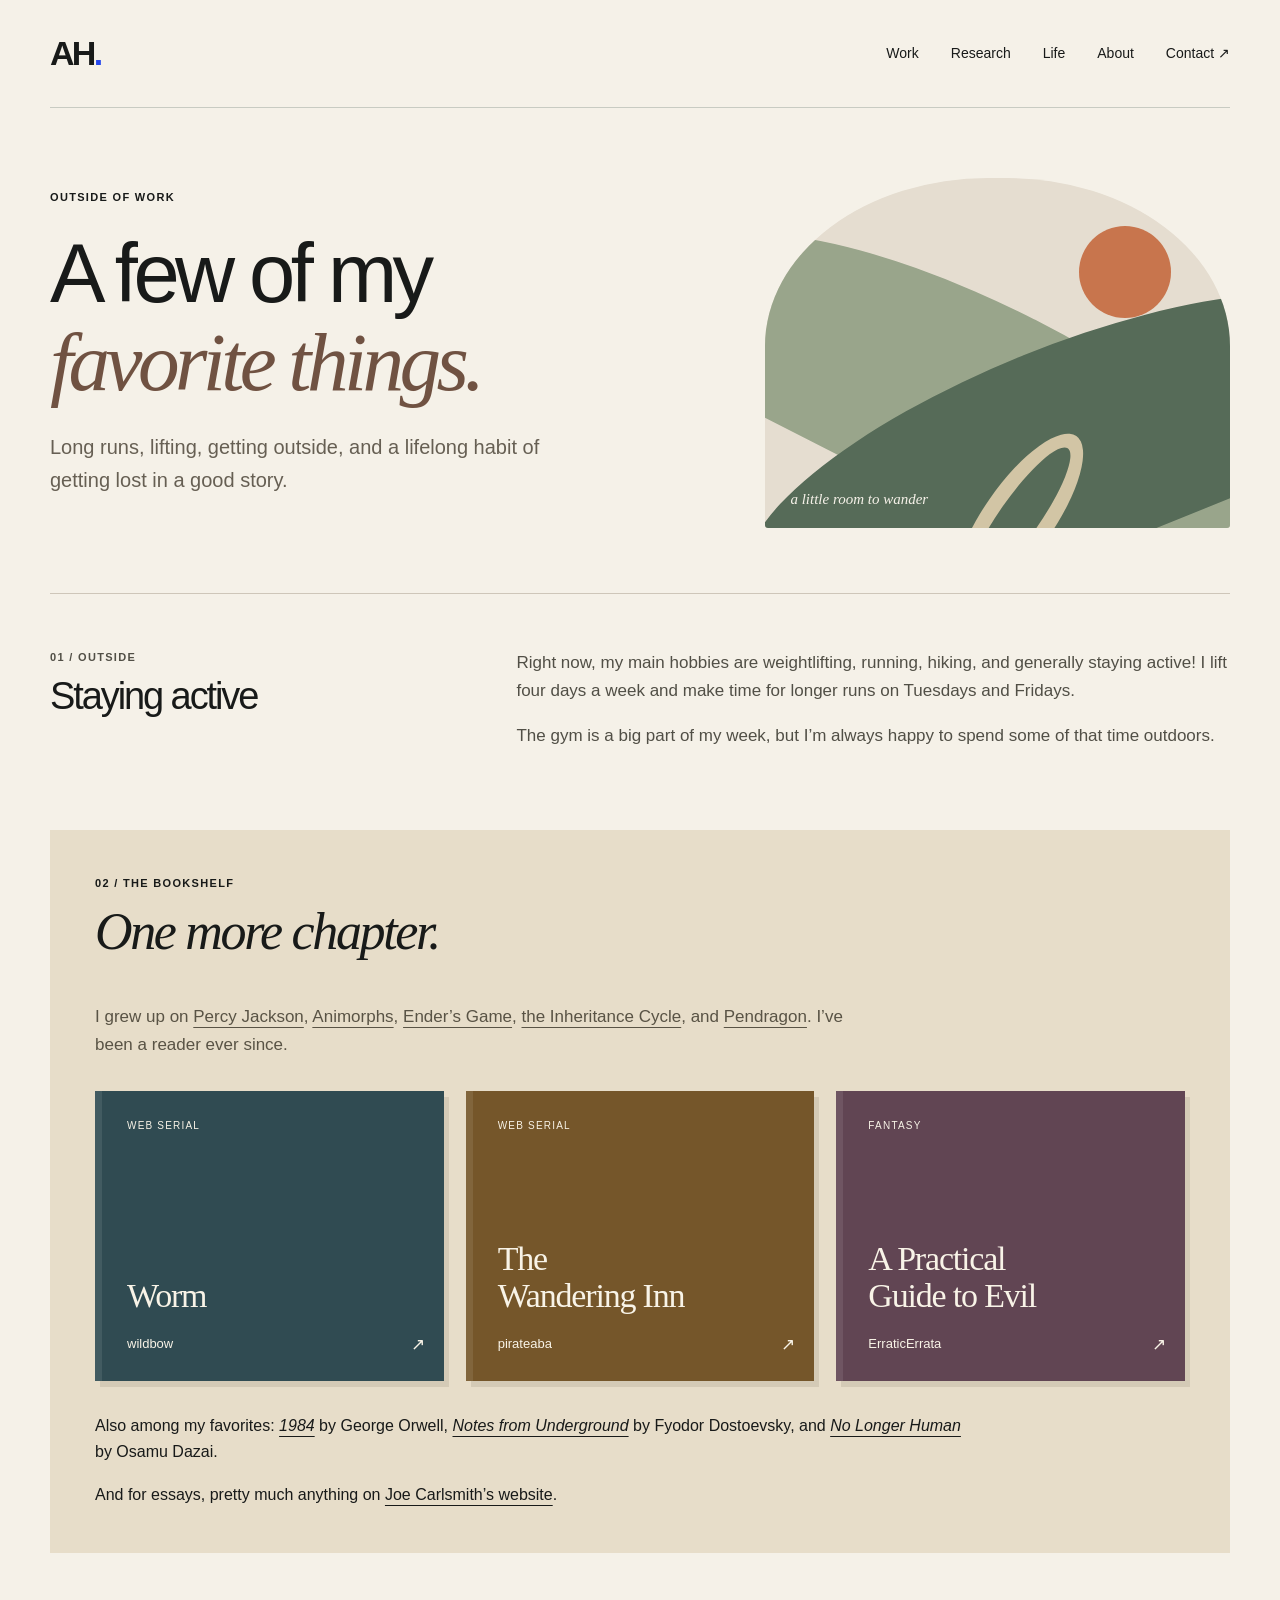
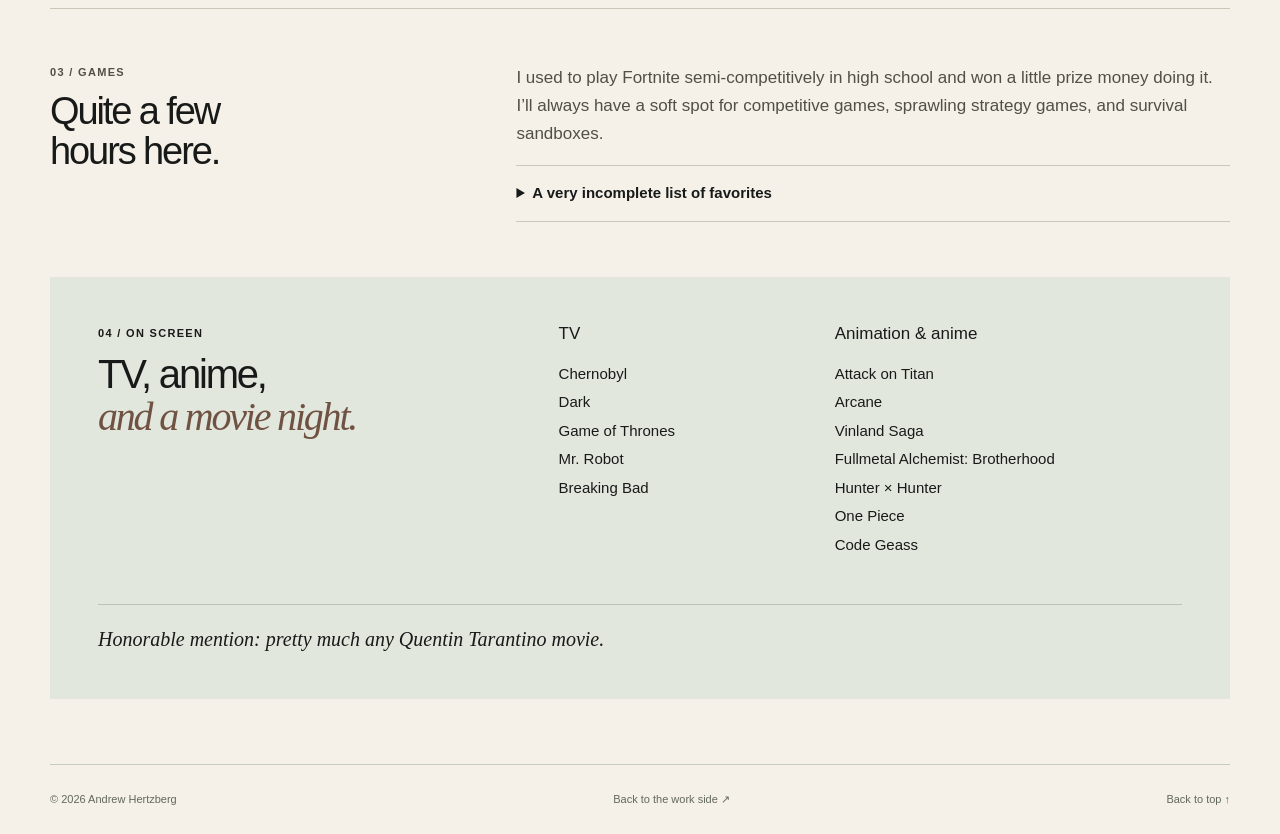
==== life.html @ bea10c71 "Publish curated portfolio with project documentation and verified assets" ====
<!doctype html>
<html lang="en">
<head><meta charset="utf-8"><meta name="viewport" content="width=device-width,initial-scale=1"><title>Outside of Work — Andrew Hertzberg</title><meta name="description" content="Books, games, long runs, and other things I enjoy outside of work."><link rel="canonical" href="https://andrewhertzbergpsu2026.github.io/life.html"><link rel="icon" href="assets/favicon.svg" type="image/svg+xml"><link rel="stylesheet" href="styles.css"><link rel="stylesheet" href="life.css"></head>
<body class="life-page">
<a class="skip" href="#main">Skip to content</a>
<header class="site-header wrap"><a class="wordmark" href="./" aria-label="Andrew Hertzberg home">AH<span class="brand-dot">.</span></a><nav aria-label="Main navigation"><a href="./#work">Work</a><a href="research.html">Research</a><a href="life.html" aria-current="page">Life</a><a href="./#about">About</a><a href="./#contact">Contact ↗</a></nav></header>
<main id="main" class="wrap">
<section class="life-intro"><div><p class="eyebrow">Outside of work</p><h1>A few of my<br><em>favorite things.</em></h1><p>Long runs, lifting, getting outside, and a lifelong habit of getting lost in a good story.</p></div><div class="landscape" aria-hidden="true"><span class="landscape-sun"></span><span class="landscape-hill hill-back"></span><span class="landscape-hill hill-front"></span><span class="landscape-path"></span><span class="landscape-note">a little room to wander</span></div></section>
<section class="life-row"><div><p class="eyebrow">01 / Outside</p><h2>Staying active</h2></div><div><p>Right now, my main hobbies are weightlifting, running, hiking, and generally staying active! I lift four days a week and make time for longer runs on Tuesdays and Fridays.</p><p>The gym is a big part of my week, but I’m always happy to spend some of that time outdoors.</p></div></section>
<section class="reading-room"><div class="reading-heading"><p class="eyebrow">02 / The bookshelf</p><h2>One more chapter.</h2><p>I grew up on <a href="https://en.wikipedia.org/wiki/Percy_Jackson_%26_the_Olympians">Percy Jackson</a>, <a href="https://en.wikipedia.org/wiki/Animorphs">Animorphs</a>, <a href="https://en.wikipedia.org/wiki/Ender%27s_Game">Ender’s Game</a>, <a href="https://en.wikipedia.org/wiki/The_Inheritance_Cycle">the Inheritance Cycle</a>, and <a href="https://en.wikipedia.org/wiki/Pendragon:_Journal_of_an_Adventure_through_Time">Pendragon</a>. I’ve been a reader ever since.</p></div>
<div class="book-shelf">
<a class="book-card book-ink" href="https://parahumans.wordpress.com/"><span class="book-category">Web serial</span><h3>Worm</h3><span>wildbow</span><span class="book-arrow" aria-hidden="true">↗</span></a>
<a class="book-card book-gold" href="https://wanderinginn.com/"><span class="book-category">Web serial</span><h3>The<br>Wandering Inn</h3><span>pirateaba</span><span class="book-arrow" aria-hidden="true">↗</span></a>
<a class="book-card book-plum" href="https://practicalguidetoevil.wordpress.com/"><span class="book-category">Fantasy</span><h3>A Practical<br>Guide to Evil</h3><span>ErraticErrata</span><span class="book-arrow" aria-hidden="true">↗</span></a>
</div>
<div class="more-books"><p>Also among my favorites: <a href="https://en.wikipedia.org/wiki/Nineteen_Eighty-Four"><em>1984</em></a> by George Orwell, <a href="https://en.wikipedia.org/wiki/Notes_from_Underground"><em>Notes from Underground</em></a> by Fyodor Dostoevsky, and <a href="https://en.wikipedia.org/wiki/No_Longer_Human"><em>No Longer Human</em></a> by Osamu Dazai.</p><p>And for essays, pretty much anything on <a href="https://joecarlsmith.com/">Joe Carlsmith’s website</a>.</p></div>
</section>
<section class="life-row"><div><p class="eyebrow">03 / Games</p><h2>Quite a few<br>hours here.</h2></div><div><p>I used to play Fortnite semi-competitively in high school and won a little prize money doing it. I’ll always have a soft spot for competitive games, sprawling strategy games, and survival sandboxes.</p><details class="favorites-list"><summary>A very incomplete list of favorites</summary><p>CS:GO, Valorant, Escape from Tarkov, Civilization, Stellaris, Assassin’s Creed, Battlefield, ARK: Survival Evolved, Minecraft, Terraria, 7 Days to Die, Payday, Garry’s Mod, Trove, Mordhau, Hunt: Showdown, Cyberpunk 2077, For Honor, and Valheim.</p></details></div></section>
<section class="screen-room"><div><p class="eyebrow">04 / On screen</p><h2>TV, anime,<br><em>and a movie night.</em></h2></div><div class="watch-columns"><div><h3>TV</h3><ul><li>Chernobyl</li><li>Dark</li><li>Game of Thrones</li><li>Mr. Robot</li><li>Breaking Bad</li></ul></div><div><h3>Animation & anime</h3><ul><li>Attack on Titan</li><li>Arcane</li><li>Vinland Saga</li><li>Fullmetal Alchemist: Brotherhood</li><li>Hunter × Hunter</li><li>One Piece</li><li>Code Geass</li></ul></div></div><p class="movie-note">Honorable mention: pretty much any Quentin Tarantino movie.</p></section>
</main><footer class="wrap footer"><span>© 2026 Andrew Hertzberg</span><a href="./">Back to the work side ↗</a><a href="#main">Back to top ↑</a></footer>
</body></html>
---- styles.css ----
@font-face{font-family:Fallback;src:local('Arial')}*{box-sizing:border-box}html{scroll-behavior:smooth;scroll-padding-top:36px}body{margin:0;background:#f5f4ee;color:#181a19;font-family:Arial,Helvetica,sans-serif;font-size:17px;line-height:1.65}a{color:inherit;text-decoration-thickness:1px;text-underline-offset:5px}a:hover{color:#254cf0}a:focus-visible,button:focus-visible{outline:3px solid #254cf0;outline-offset:6px}img{max-width:100%;display:block}h1,h2,h3,p{margin-top:0}h1,h2,h3{line-height:1.05;letter-spacing:-.055em}h2{font-size:clamp(34px,4vw,54px);font-weight:500}h3{font-size:29px;font-weight:500;letter-spacing:-.035em}h3 a{text-decoration:none}.wrap{width:min(1180px,calc(100% - 100px));margin-inline:auto}.skip{position:absolute;top:-100px;left:20px;padding:12px;background:#fff;z-index:10}.skip:focus{top:8px}.site-header{height:108px;display:flex;align-items:center;justify-content:space-between;border-bottom:1px solid #c8cbc2}.wordmark{font-size:34px;font-weight:800;letter-spacing:-.08em;text-decoration:none}.brand-dot{color:#2648ed}nav{display:flex;gap:32px;font-size:14px}nav a{text-decoration:none}.hero{padding-top:60px}.eyebrow{font-size:11px;line-height:1.5;letter-spacing:.12em;text-transform:uppercase;font-weight:700}.status-dot{display:inline-block;background:#254cf0;height:7px;width:7px;border-radius:100%;margin-right:10px}.hero h1{font-size:clamp(72px,10.8vw,148px);font-weight:500;line-height:.93;margin:35px 0 38px;letter-spacing:-.07em}.hero-bottom{display:flex;justify-content:space-between;gap:40px;padding-bottom:40px}.hero-intro{font-size:clamp(23px,2.3vw,31px);line-height:1.35;letter-spacing:-.03em}.hero-note{font-size:14px;max-width:355px;padding-top:4px}.hero-note p{color:#565b53;margin-bottom:18px}.text-link{display:inline-flex;align-items:center;gap:16px;font-size:14px;font-weight:600;text-decoration:none}.text-link span{font-size:21px;line-height:1}.availability{border-top:1px solid #c8cbc2;border-bottom:1px solid #c8cbc2;display:flex;justify-content:space-between;gap:20px;padding:16px 0;font-size:12px;color:#424a3e}.availability span:first-child{font-weight:600}.work-section{padding-top:85px;padding-bottom:90px}.section-heading{display:flex;justify-content:space-between;align-items:start;gap:30px;margin-bottom:36px}.section-heading h2{margin:0;width:66%}.featured-project{display:grid;grid-template-columns:1.45fr 1fr;min-height:420px;background:#e7e9df}.feature-image{position:relative;overflow:hidden;display:flex;background:#000;align-items:center}.feature-image img{width:100%;height:100%;object-fit:cover;aspect-ratio:4/3}.image-label{position:absolute;bottom:19px;left:22px;background:#20221dd9;color:white;font-size:9px;letter-spacing:.12em;padding:7px 11px}.feature-copy{padding:48px 42px;display:flex;flex-direction:column;justify-content:center}.feature-copy h3{font-size:43px;margin:20px 0}.feature-copy>p:not(.eyebrow){font-size:15px;color:#474c43}.feature-copy .text-link{margin-top:14px}.project-grid{display:grid;grid-template-columns:repeat(3,1fr);gap:30px;margin-top:50px}.project-card{display:flex;flex-direction:column}.project-card>p:not(.eyebrow){font-size:15px;color:#53574f;margin-bottom:24px}.project-card .eyebrow{margin:23px 0 15px}.project-card h3{margin-bottom:17px}.project-card>.text-link{margin-top:auto}.card-art{height:195px;overflow:hidden;display:flex;align-items:center;justify-content:center}.memory-art{background:#e3e6f0;padding:27px;gap:4px;flex-wrap:wrap;align-content:center;transform:none}.memory-art span{border:1px solid #7181b9;color:#25386c;padding:13px 0;text-align:center;font:12px monospace;width:calc(25% - 4px);background:#f2f4fa}.memory-art span:nth-child(3){width:calc(50% - 4px)}.memory-art span:nth-child(4){width:calc(50% - 4px)}.memory-art span:last-child{width:calc(50% - 4px);background:#304deb;color:#fff}.research-art{background:#dddfd5;gap:20px;color:#363e31;font:12px monospace}.research-art>span:not(.latent){border:1px solid #858b7e;border-radius:30px;padding:6px 13px}.research-art .latent{font:italic 42px Georgia,serif;color:#254cf0}.research-art sub{font-size:20px}.texture-art img{width:100%;height:100%;object-fit:cover}.collection-link{display:flex;justify-content:space-between;gap:20px;border-top:1px solid #c8cbc2;margin-top:50px;padding-top:24px;font-size:14px;text-decoration:none}.about-section{background:#e9ebe2;padding:85px 0}.about-grid{display:grid;grid-template-columns:1fr 1fr;gap:80px}.about-grid h2{font-size:44px;line-height:1.1;margin-top:30px}.about-copy>p{font-size:17px;color:#3e453a}.timeline{margin-top:38px}.timeline>div{border-top:1px solid #bdc3b6;padding:20px 0 5px}.timeline span{font-size:11px;letter-spacing:.04em;display:block;color:#58624f;margin-bottom:5px}.timeline strong{font-size:15px;display:block}.timeline p{font-size:13px;color:#59614f}.contact-section{padding:100px 0 95px}.contact-section h2{font-size:clamp(44px,6vw,78px);margin:24px 0}.contact-section>p:not(.eyebrow){max-width:600px;color:#53584e}.contact-email{font-size:clamp(24px,3.6vw,44px);text-decoration:none;letter-spacing:-.03em}.contact-email span{color:#254cf0}.contact-links{display:flex;align-items:center;gap:16px;flex-wrap:wrap;margin-top:35px}.button{display:inline-flex;align-items:center;gap:25px;background:#254cf0;color:white;font-size:13px;padding:12px 19px;text-decoration:none}.button:hover{background:#1737ba;color:#fff}.button.secondary{background:transparent;color:#252b20;border:1px solid #99a18f}.button.secondary:hover{color:#254cf0;border-color:#254cf0}.footer{border-top:1px solid #c8cbc2;display:flex;justify-content:space-between;gap:25px;padding-block:25px;font-size:11px;color:#62685c}.footer a{text-decoration:none}.page-intro{padding:65px 0 50px;max-width:900px}.page-intro h1{font-size:clamp(55px,7vw,88px);font-weight:500;margin:25px 0}.page-intro>p:last-child{font-size:21px;color:#4d5645;max-width:760px}.case-study{padding:60px 0;border-top:1px solid #c8cbc2;display:grid;grid-template-columns:1fr 2fr;gap:60px}.case-study h2{font-size:38px}.case-study p,.case-study li{font-size:16px;color:#41483b}.case-study .case-main>img{margin:30px 0;max-height:540px;width:100%;object-fit:contain;background:#151714}.case-study h3{font-size:23px;letter-spacing:-.025em;margin:30px 0 12px}.case-study ul{padding-left:20px}.case-meta{font-size:12px;color:#606953}.case-links{display:flex;gap:25px;flex-wrap:wrap;margin-top:22px}.case-caption{font-size:12px!important;color:#707667!important}.article{max-width:780px;padding-bottom:80px}.article h2{font-size:30px;margin-top:40px}.article p,.article li{font-size:17px}.article .evidence-note{border-top:1px solid #c8cbc2;border-bottom:1px solid #c8cbc2;padding:20px 0;font-size:14px;color:#586150}.case-nav{display:flex;flex-wrap:wrap;gap:12px 26px;font-size:14px;padding-bottom:35px}.simple-diagram{display:flex;gap:12px;align-items:center;flex-wrap:wrap;padding:28px 0}.simple-diagram span{font-size:14px;border:1px solid #9ea895;padding:9px 15px}.simple-diagram b{color:#254cf0;font-weight:400}@media(min-width:1500px){.hero h1{font-size:156px}}@media(max-width:900px){.wrap{width:calc(100% - 56px)}.featured-project{grid-template-columns:1.2fr 1fr}.feature-copy{padding:28px}.feature-copy h3{font-size:35px}.project-grid{gap:20px}.project-card h3{font-size:24px}.about-grid{gap:38px}.about-grid h2{font-size:36px}.research-art{gap:8px}.case-study{gap:30px}}@media(max-width:650px){.wrap{width:calc(100% - 40px)}.site-header{height:82px}nav{gap:17px;font-size:12px}.wordmark{font-size:30px}.hero{padding-top:37px}.hero h1{font-size:clamp(60px,15vw,94px);margin:28px 0}.hero .eyebrow{font-size:9px}.hero-bottom{display:block;padding-bottom:20px}.hero-intro{font-size:23px}.hero-note{max-width:100%;display:flex;gap:15px;justify-content:space-between}.hero-note p{font-size:12px}.hero-note .text-link{font-size:12px;gap:8px;align-self:start}.availability{flex-direction:column;gap:4px;font-size:11px}.work-section{padding:55px 0}.section-heading{display:block}.section-heading h2{width:100%;font-size:34px;margin-top:20px}.featured-project{display:flex;flex-direction:column;min-height:0}.feature-image img{height:auto;aspect-ratio:4/3}.feature-copy{padding:30px}.feature-copy h3{font-size:36px;margin:10px 0 18px}.project-grid{grid-template-columns:1fr;gap:38px;margin-top:38px}.card-art{height:215px}.project-card h3{font-size:29px}.project-card .eyebrow{margin-top:18px}.memory-art{padding-inline:45px}.research-art{gap:40px}.texture-art img{object-position:center}.collection-link{font-size:13px;margin-top:35px}.about-section{padding:55px 0}.about-grid{grid-template-columns:1fr;gap:20px}.about-grid h2{margin-top:18px}.contact-section{padding:60px 0}.contact-section h2{font-size:48px}.contact-section>p:not(.eyebrow){font-size:15px}.footer{flex-direction:column;gap:6px}.case-study{grid-template-columns:1fr;gap:15px;padding:40px 0}.case-study h2{margin-bottom:12px}.case-study h3{font-size:25px}.page-intro{padding:40px 0 25px}.page-intro>p:last-child{font-size:18px}.article h2{font-size:29px}.contact-links{gap:14px}.button{font-size:12px;padding:10px 14px;gap:14px}}@media(prefers-reduced-motion:reduce){html{scroll-behavior:auto}}@media print{body{background:#fff}.site-header,.footer,.contact-links,.skip{display:none}.wrap{width:100%}.hero h1{font-size:70px}.featured-project,.project-card,.case-study{break-inside:avoid}.contact-section,.work-section,.about-section{padding:25px 0}}
---- life.css ----
/* The personal page keeps the main site's typography and adds a warmer palette. */
.life-page{background:#f5f1e8}.life-intro{display:grid;grid-template-columns:1.4fr 1fr;align-items:center;gap:65px;padding:70px 0 65px}.life-intro h1{font-size:clamp(55px,6.5vw,88px);font-weight:500;margin:25px 0}.life-intro h1 em,.screen-room h2 em{font-family:Georgia,serif;font-weight:400;color:#705242}.life-intro>div>p:last-child{max-width:500px;font-size:20px;color:#665f53}.landscape{height:350px;position:relative;overflow:hidden;background:#e5ddd0;border-radius:48% 48% 3px 3px;isolation:isolate}.landscape-sun{position:absolute;width:92px;height:92px;border-radius:50%;background:#c8754d;top:48px;right:59px}.landscape-hill{position:absolute;width:145%;height:210px;border-radius:50% 50% 0 0;transform:rotate(-22deg);bottom:-30px;left:-40px}.hill-back{background:#99a58b;bottom:10px;left:-115px;transform:rotate(27deg)}.hill-front{background:#566b58}.landscape-path{position:absolute;width:70px;height:200px;bottom:-90px;left:47%;border:15px solid #d2c5a5;border-radius:50%;transform:rotate(35deg)}.landscape-note{position:absolute;bottom:20px;left:25px;color:#f5f1e8;font:italic 15px Georgia,serif}.life-row{border-top:1px solid #cec6b9;display:grid;grid-template-columns:1fr 1.8fr;gap:70px;padding:55px 0}.life-row h2{font-size:38px}.life-row>div>p{color:#514f46}.reading-room{background:#e7ddc9;padding:45px;margin:8px 0 55px}.reading-heading{max-width:770px}.reading-heading h2{font:italic 52px/1.1 Georgia,serif;letter-spacing:-.045em}.reading-heading p:last-child{color:#595345}.book-shelf{display:grid;grid-template-columns:repeat(3,1fr);gap:22px;margin:32px 0}.book-card{position:relative;min-height:290px;padding:27px 25px;display:flex;flex-direction:column;color:#f8f3e7;text-decoration:none;box-shadow:5px 6px 0 #554a3420;border-left:7px solid #ffffff16;transition:transform .15s}.book-card:hover{transform:translateY(-5px);color:white}.book-card h3{font:34px/1.08 Georgia,serif;letter-spacing:-.035em;margin:auto 0 18px}.book-card>span:not(.book-category):not(.book-arrow){font-size:13px}.book-category{font-size:10px;text-transform:uppercase;letter-spacing:.12em}.book-arrow{position:absolute;right:19px;bottom:22px}.book-ink{background:#304b52}.book-gold{background:#75562a}.book-plum{background:#614553}.more-books{max-width:870px;font-size:16px}.more-books p:last-child{margin-bottom:0}.favorites-list{border-block:1px solid #cec6b9;padding:15px 0}.favorites-list summary{cursor:pointer;font-size:15px;font-weight:600}.favorites-list p{margin:18px 0 4px;font-size:16px}.screen-room{background:#e2e7de;padding:48px;margin-bottom:65px;display:grid;grid-template-columns:1fr 1.5fr;gap:25px 45px}.screen-room h2{font-size:40px}.watch-columns{display:grid;grid-template-columns:1fr 1.4fr;gap:28px}.watch-columns h3{font-size:17px;letter-spacing:0}.watch-columns ul{padding:0;list-style:none;font-size:15px;line-height:1.9}.movie-note{grid-column:1/-1;font:italic 20px Georgia,serif;border-top:1px solid #bbc4b3;margin:5px 0 0;padding-top:23px}.hero-intro{max-width:650px}.hero-note{flex-shrink:0}
@media(max-width:900px){.life-intro{gap:30px}.landscape{height:300px}.book-card{padding:20px 16px}.book-card h3{font-size:28px}.life-row{gap:35px}.screen-room{grid-template-columns:1fr}.book-shelf{gap:14px}}
@media(max-width:650px){.site-header{height:auto;min-height:82px;gap:15px;flex-wrap:wrap;padding-block:17px}.site-header nav{gap:14px;flex-wrap:wrap}.hero-note{flex-shrink:1}.life-intro{grid-template-columns:1fr;padding:40px 0}.life-intro h1{font-size:58px}.landscape{height:240px;max-width:390px;width:100%;margin-inline:auto}.life-row{grid-template-columns:1fr;gap:8px;padding:35px 0}.life-row h2{font-size:34px}.reading-room{padding:25px 20px}.reading-heading h2{font-size:40px}.book-shelf{grid-template-columns:1fr;gap:20px}.book-card{min-height:230px;padding:25px}.book-card h3{font-size:34px}.screen-room{padding:28px 22px;margin-bottom:40px}.screen-room h2{font-size:35px}.watch-columns{grid-template-columns:1fr;gap:12px}.movie-note{font-size:19px;line-height:1.5}}
@media(prefers-reduced-motion:reduce){.book-card{transition:none}.book-card:hover{transform:none}}
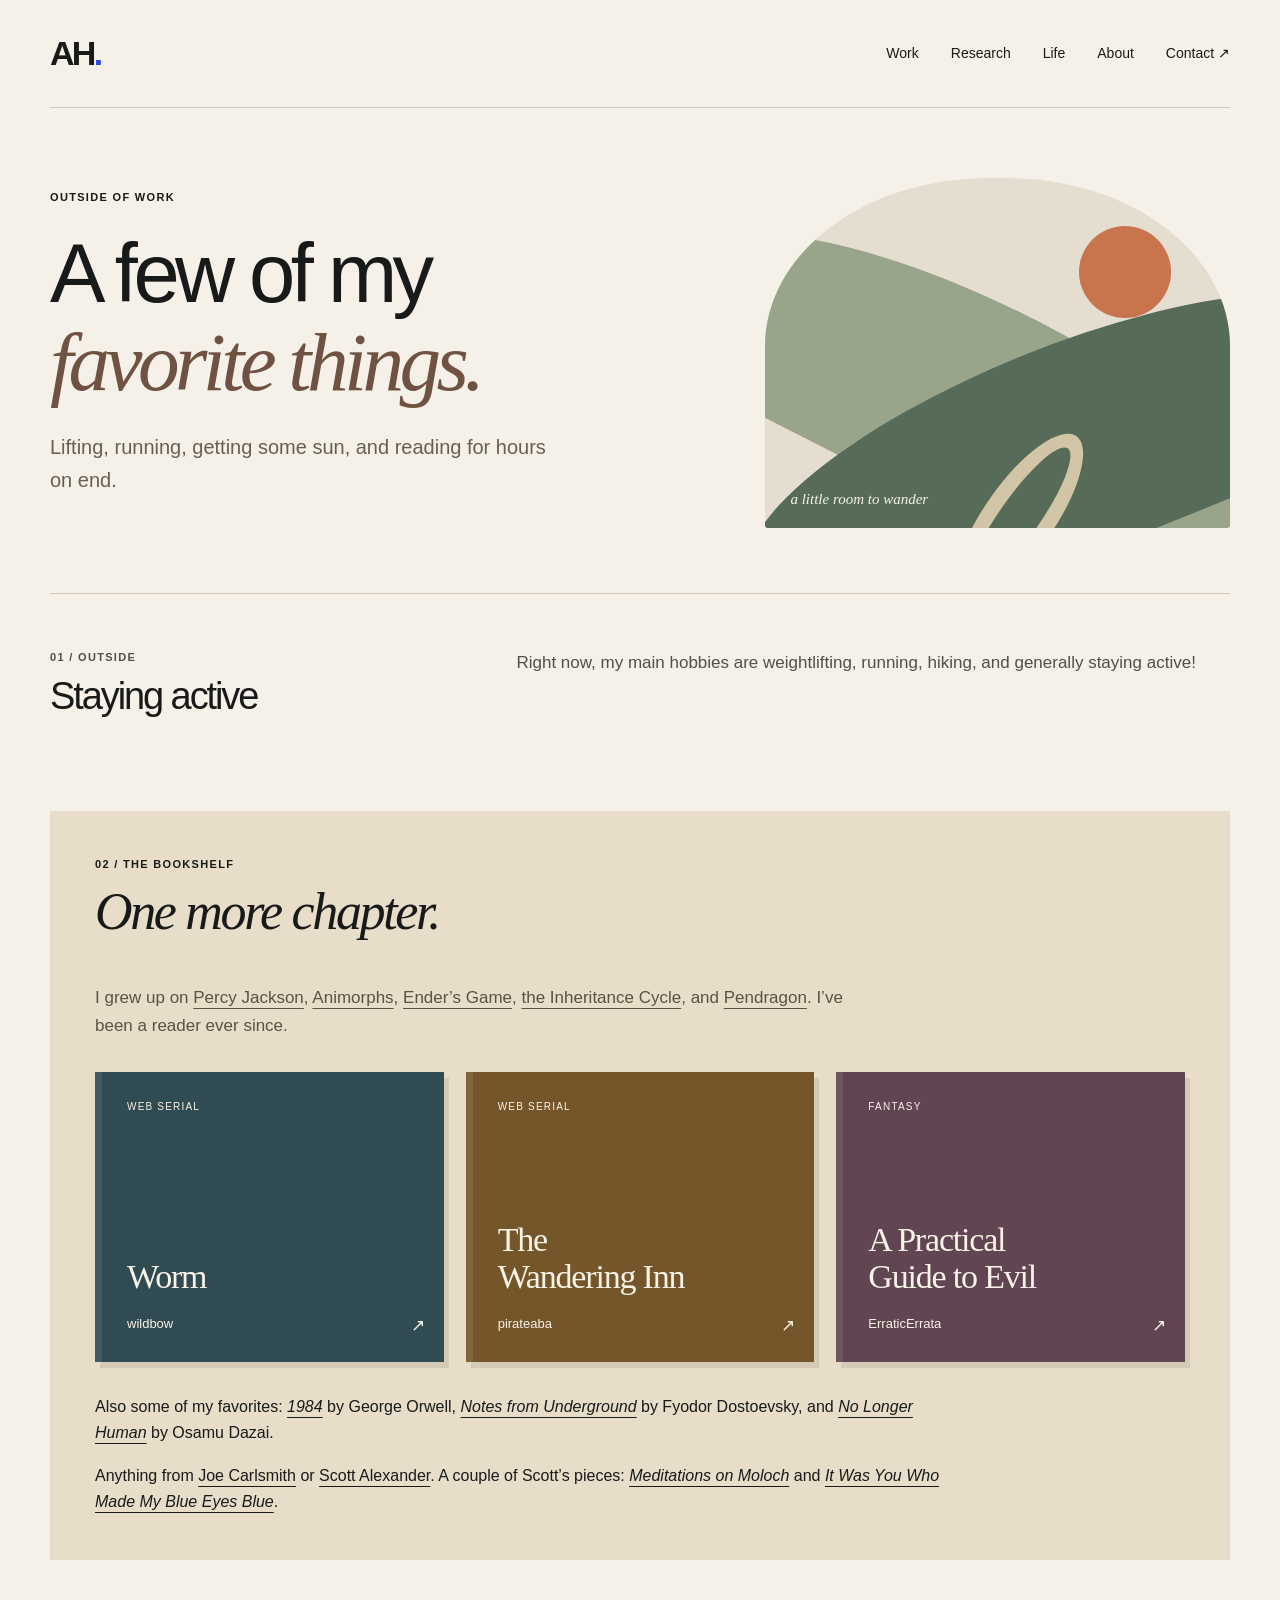
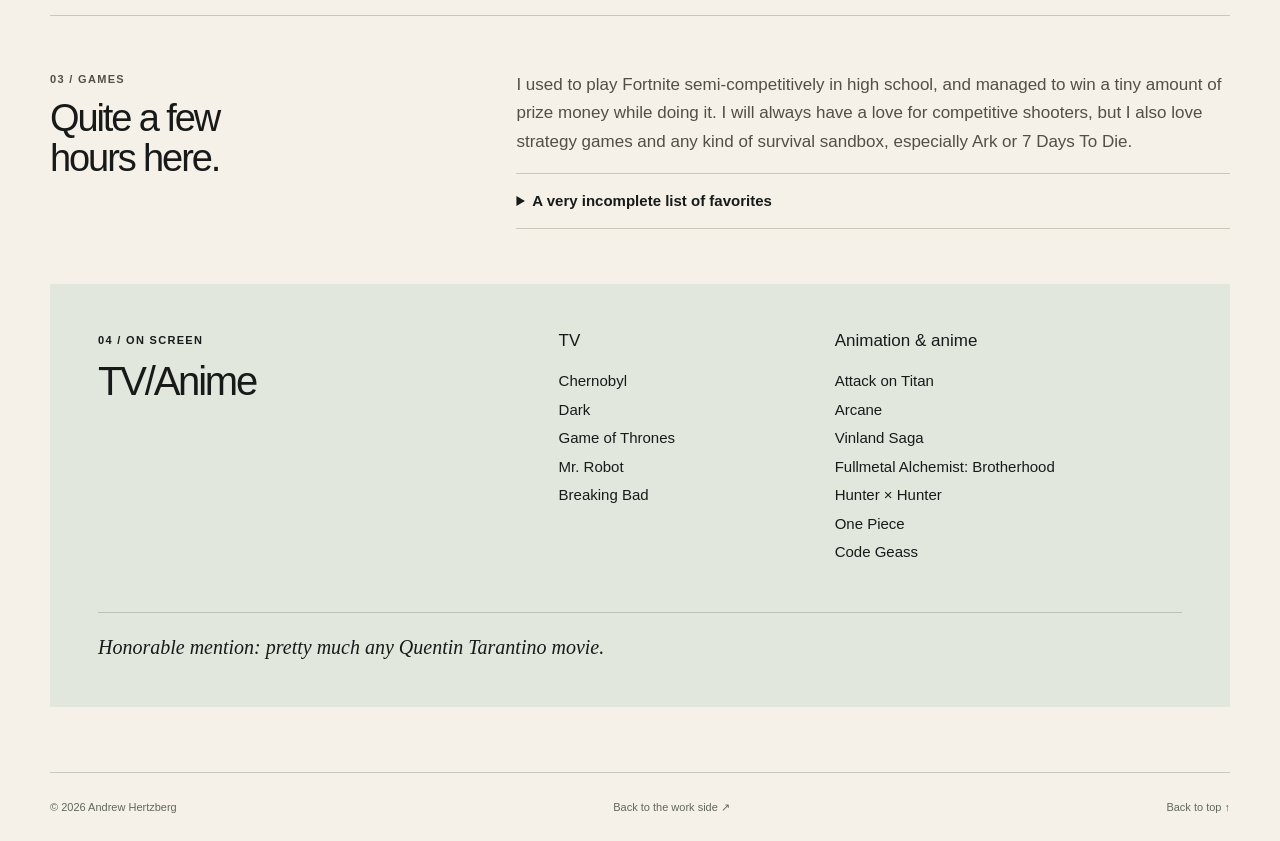
==== commit 3e56550a: "Refine personal and project copy and show resume website address" ====
--- a/life.html
+++ b/life.html
@@ -5,17 +5,17 @@
 <a class="skip" href="#main">Skip to content</a>
 <header class="site-header wrap"><a class="wordmark" href="./" aria-label="Andrew Hertzberg home">AH<span class="brand-dot">.</span></a><nav aria-label="Main navigation"><a href="./#work">Work</a><a href="research.html">Research</a><a href="life.html" aria-current="page">Life</a><a href="./#about">About</a><a href="./#contact">Contact ↗</a></nav></header>
 <main id="main" class="wrap">
-<section class="life-intro"><div><p class="eyebrow">Outside of work</p><h1>A few of my<br><em>favorite things.</em></h1><p>Long runs, lifting, getting outside, and a lifelong habit of getting lost in a good story.</p></div><div class="landscape" aria-hidden="true"><span class="landscape-sun"></span><span class="landscape-hill hill-back"></span><span class="landscape-hill hill-front"></span><span class="landscape-path"></span><span class="landscape-note">a little room to wander</span></div></section>
-<section class="life-row"><div><p class="eyebrow">01 / Outside</p><h2>Staying active</h2></div><div><p>Right now, my main hobbies are weightlifting, running, hiking, and generally staying active! I lift four days a week and make time for longer runs on Tuesdays and Fridays.</p><p>The gym is a big part of my week, but I’m always happy to spend some of that time outdoors.</p></div></section>
+<section class="life-intro"><div><p class="eyebrow">Outside of work</p><h1>A few of my<br><em>favorite things.</em></h1><p>Lifting, running, getting some sun, and reading for hours on end.</p></div><div class="landscape" aria-hidden="true"><span class="landscape-sun"></span><span class="landscape-hill hill-back"></span><span class="landscape-hill hill-front"></span><span class="landscape-path"></span><span class="landscape-note">a little room to wander</span></div></section>
+<section class="life-row"><div><p class="eyebrow">01 / Outside</p><h2>Staying active</h2></div><div><p>Right now, my main hobbies are weightlifting, running, hiking, and generally staying active!</p></div></section>
 <section class="reading-room"><div class="reading-heading"><p class="eyebrow">02 / The bookshelf</p><h2>One more chapter.</h2><p>I grew up on <a href="https://en.wikipedia.org/wiki/Percy_Jackson_%26_the_Olympians">Percy Jackson</a>, <a href="https://en.wikipedia.org/wiki/Animorphs">Animorphs</a>, <a href="https://en.wikipedia.org/wiki/Ender%27s_Game">Ender’s Game</a>, <a href="https://en.wikipedia.org/wiki/The_Inheritance_Cycle">the Inheritance Cycle</a>, and <a href="https://en.wikipedia.org/wiki/Pendragon:_Journal_of_an_Adventure_through_Time">Pendragon</a>. I’ve been a reader ever since.</p></div>
 <div class="book-shelf">
 <a class="book-card book-ink" href="https://parahumans.wordpress.com/"><span class="book-category">Web serial</span><h3>Worm</h3><span>wildbow</span><span class="book-arrow" aria-hidden="true">↗</span></a>
 <a class="book-card book-gold" href="https://wanderinginn.com/"><span class="book-category">Web serial</span><h3>The<br>Wandering Inn</h3><span>pirateaba</span><span class="book-arrow" aria-hidden="true">↗</span></a>
 <a class="book-card book-plum" href="https://practicalguidetoevil.wordpress.com/"><span class="book-category">Fantasy</span><h3>A Practical<br>Guide to Evil</h3><span>ErraticErrata</span><span class="book-arrow" aria-hidden="true">↗</span></a>
 </div>
-<div class="more-books"><p>Also among my favorites: <a href="https://en.wikipedia.org/wiki/Nineteen_Eighty-Four"><em>1984</em></a> by George Orwell, <a href="https://en.wikipedia.org/wiki/Notes_from_Underground"><em>Notes from Underground</em></a> by Fyodor Dostoevsky, and <a href="https://en.wikipedia.org/wiki/No_Longer_Human"><em>No Longer Human</em></a> by Osamu Dazai.</p><p>And for essays, pretty much anything on <a href="https://joecarlsmith.com/">Joe Carlsmith’s website</a>.</p></div>
+<div class="more-books"><p>Also some of my favorites: <a href="https://en.wikipedia.org/wiki/Nineteen_Eighty-Four"><em>1984</em></a> by George Orwell, <a href="https://en.wikipedia.org/wiki/Notes_from_Underground"><em>Notes from Underground</em></a> by Fyodor Dostoevsky, and <a href="https://en.wikipedia.org/wiki/No_Longer_Human"><em>No Longer Human</em></a> by Osamu Dazai.</p><p>Anything from <a href="https://joecarlsmith.com/">Joe Carlsmith</a> or <a href="https://slatestarcodex.com/">Scott Alexander</a>. A couple of Scott’s pieces: <a href="https://slatestarcodex.com/2014/07/30/meditations-on-moloch/"><em>Meditations on Moloch</em></a> and <a href="https://slatestarcodex.com/2015/10/15/it-was-you-who-made-my-blue-eyes-blue/"><em>It Was You Who Made My Blue Eyes Blue</em></a>.</p></div>
 </section>
-<section class="life-row"><div><p class="eyebrow">03 / Games</p><h2>Quite a few<br>hours here.</h2></div><div><p>I used to play Fortnite semi-competitively in high school and won a little prize money doing it. I’ll always have a soft spot for competitive games, sprawling strategy games, and survival sandboxes.</p><details class="favorites-list"><summary>A very incomplete list of favorites</summary><p>CS:GO, Valorant, Escape from Tarkov, Civilization, Stellaris, Assassin’s Creed, Battlefield, ARK: Survival Evolved, Minecraft, Terraria, 7 Days to Die, Payday, Garry’s Mod, Trove, Mordhau, Hunt: Showdown, Cyberpunk 2077, For Honor, and Valheim.</p></details></div></section>
-<section class="screen-room"><div><p class="eyebrow">04 / On screen</p><h2>TV, anime,<br><em>and a movie night.</em></h2></div><div class="watch-columns"><div><h3>TV</h3><ul><li>Chernobyl</li><li>Dark</li><li>Game of Thrones</li><li>Mr. Robot</li><li>Breaking Bad</li></ul></div><div><h3>Animation & anime</h3><ul><li>Attack on Titan</li><li>Arcane</li><li>Vinland Saga</li><li>Fullmetal Alchemist: Brotherhood</li><li>Hunter × Hunter</li><li>One Piece</li><li>Code Geass</li></ul></div></div><p class="movie-note">Honorable mention: pretty much any Quentin Tarantino movie.</p></section>
+<section class="life-row"><div><p class="eyebrow">03 / Games</p><h2>Quite a few<br>hours here.</h2></div><div><p>I used to play Fortnite semi-competitively in high school, and managed to win a tiny amount of prize money while doing it. I will always have a love for competitive shooters, but I also love strategy games and any kind of survival sandbox, especially Ark or 7 Days To Die.</p><details class="favorites-list"><summary>A very incomplete list of favorites</summary><p>CS:GO, Valorant, Escape from Tarkov, Civilization, Stellaris, Assassin’s Creed, Battlefield, ARK: Survival Evolved, Minecraft, Terraria, 7 Days to Die, Payday, Garry’s Mod, Trove, Mordhau, Hunt: Showdown, Cyberpunk 2077, For Honor, and Valheim.</p></details></div></section>
+<section class="screen-room"><div><p class="eyebrow">04 / On screen</p><h2>TV/Anime</h2></div><div class="watch-columns"><div><h3>TV</h3><ul><li>Chernobyl</li><li>Dark</li><li>Game of Thrones</li><li>Mr. Robot</li><li>Breaking Bad</li></ul></div><div><h3>Animation & anime</h3><ul><li>Attack on Titan</li><li>Arcane</li><li>Vinland Saga</li><li>Fullmetal Alchemist: Brotherhood</li><li>Hunter × Hunter</li><li>One Piece</li><li>Code Geass</li></ul></div></div><p class="movie-note">Honorable mention: pretty much any Quentin Tarantino movie.</p></section>
 </main><footer class="wrap footer"><span>© 2026 Andrew Hertzberg</span><a href="./">Back to the work side ↗</a><a href="#main">Back to top ↑</a></footer>
 </body></html>
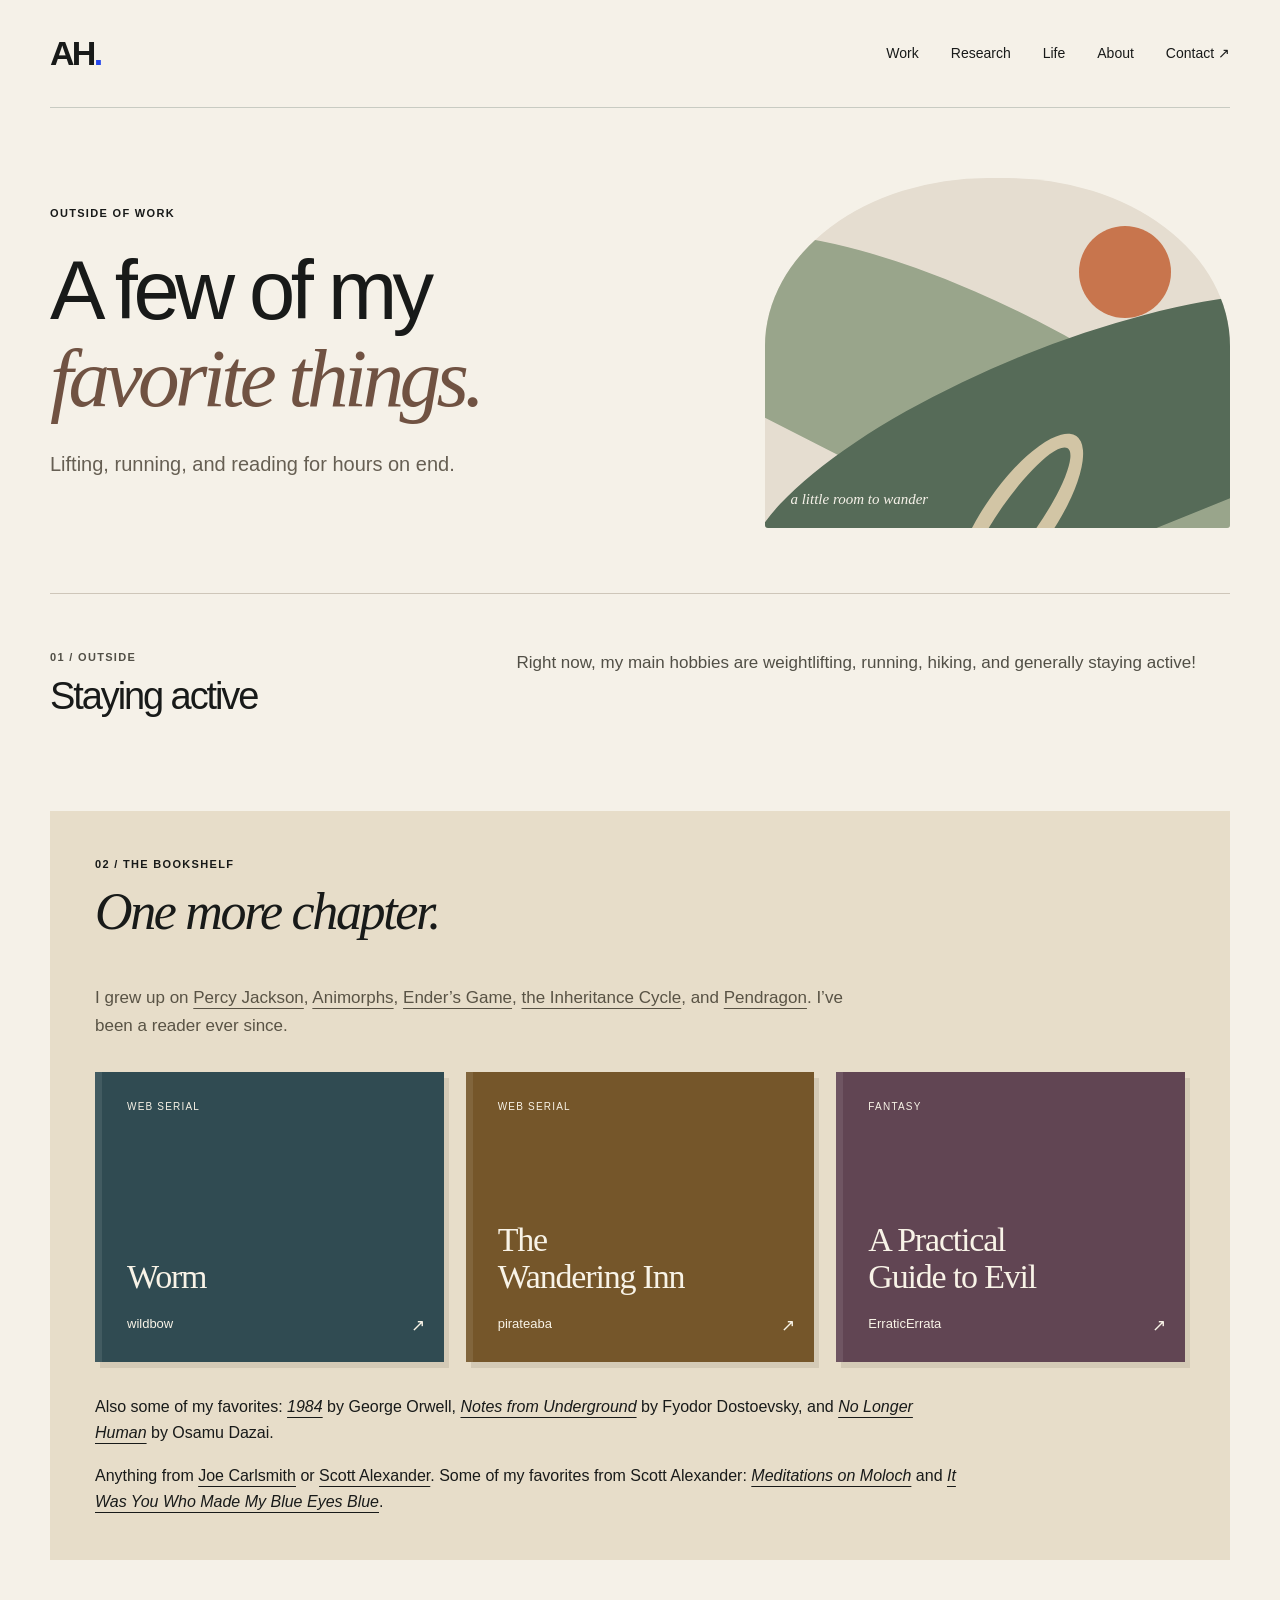
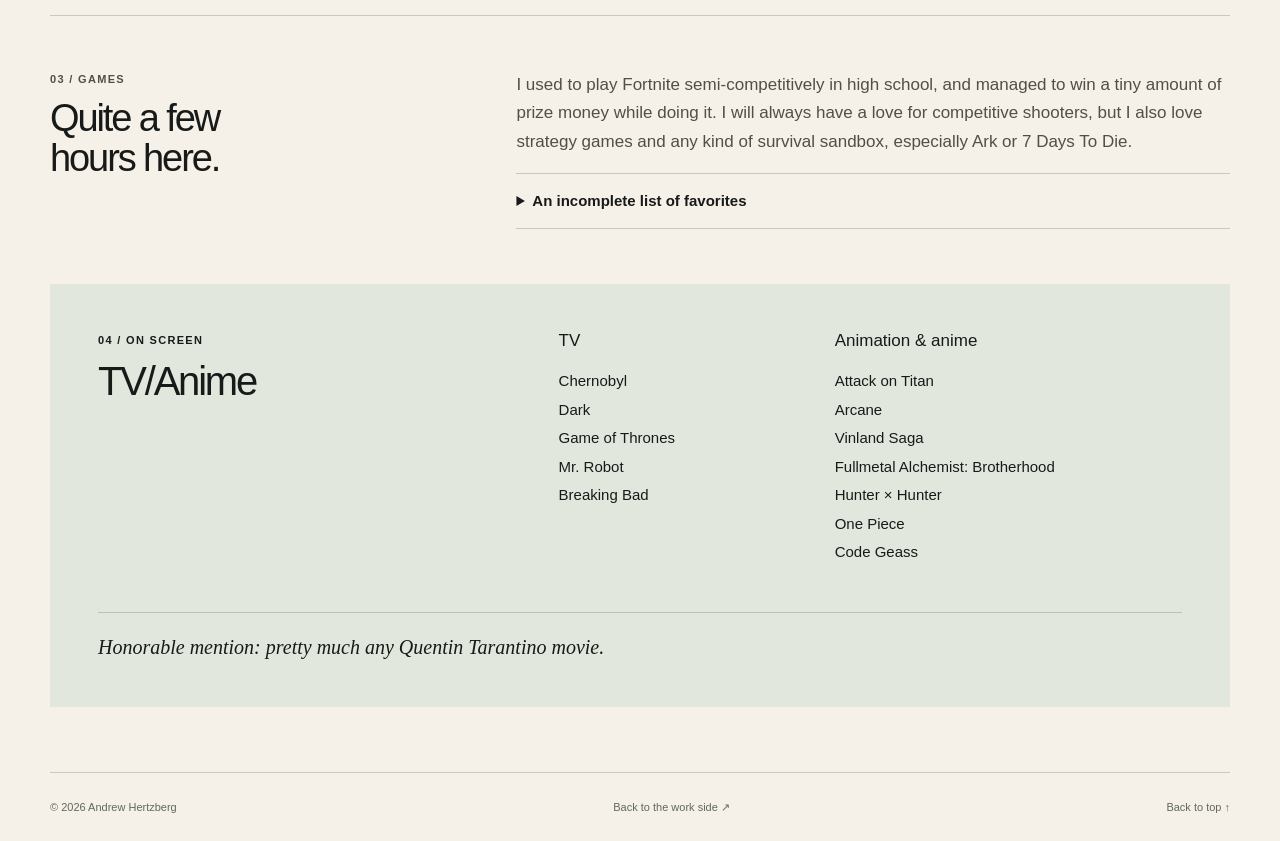
==== commit 11c652b2: "Add repository AI disclosure and refine website wording" ====
--- a/life.html
+++ b/life.html
@@ -5,7 +5,7 @@
 <a class="skip" href="#main">Skip to content</a>
 <header class="site-header wrap"><a class="wordmark" href="./" aria-label="Andrew Hertzberg home">AH<span class="brand-dot">.</span></a><nav aria-label="Main navigation"><a href="./#work">Work</a><a href="research.html">Research</a><a href="life.html" aria-current="page">Life</a><a href="./#about">About</a><a href="./#contact">Contact ↗</a></nav></header>
 <main id="main" class="wrap">
-<section class="life-intro"><div><p class="eyebrow">Outside of work</p><h1>A few of my<br><em>favorite things.</em></h1><p>Lifting, running, getting some sun, and reading for hours on end.</p></div><div class="landscape" aria-hidden="true"><span class="landscape-sun"></span><span class="landscape-hill hill-back"></span><span class="landscape-hill hill-front"></span><span class="landscape-path"></span><span class="landscape-note">a little room to wander</span></div></section>
+<section class="life-intro"><div><p class="eyebrow">Outside of work</p><h1>A few of my<br><em>favorite things.</em></h1><p>Lifting, running, and reading for hours on end.</p></div><div class="landscape" aria-hidden="true"><span class="landscape-sun"></span><span class="landscape-hill hill-back"></span><span class="landscape-hill hill-front"></span><span class="landscape-path"></span><span class="landscape-note">a little room to wander</span></div></section>
 <section class="life-row"><div><p class="eyebrow">01 / Outside</p><h2>Staying active</h2></div><div><p>Right now, my main hobbies are weightlifting, running, hiking, and generally staying active!</p></div></section>
 <section class="reading-room"><div class="reading-heading"><p class="eyebrow">02 / The bookshelf</p><h2>One more chapter.</h2><p>I grew up on <a href="https://en.wikipedia.org/wiki/Percy_Jackson_%26_the_Olympians">Percy Jackson</a>, <a href="https://en.wikipedia.org/wiki/Animorphs">Animorphs</a>, <a href="https://en.wikipedia.org/wiki/Ender%27s_Game">Ender’s Game</a>, <a href="https://en.wikipedia.org/wiki/The_Inheritance_Cycle">the Inheritance Cycle</a>, and <a href="https://en.wikipedia.org/wiki/Pendragon:_Journal_of_an_Adventure_through_Time">Pendragon</a>. I’ve been a reader ever since.</p></div>
 <div class="book-shelf">
@@ -13,9 +13,9 @@
 <a class="book-card book-gold" href="https://wanderinginn.com/"><span class="book-category">Web serial</span><h3>The<br>Wandering Inn</h3><span>pirateaba</span><span class="book-arrow" aria-hidden="true">↗</span></a>
 <a class="book-card book-plum" href="https://practicalguidetoevil.wordpress.com/"><span class="book-category">Fantasy</span><h3>A Practical<br>Guide to Evil</h3><span>ErraticErrata</span><span class="book-arrow" aria-hidden="true">↗</span></a>
 </div>
-<div class="more-books"><p>Also some of my favorites: <a href="https://en.wikipedia.org/wiki/Nineteen_Eighty-Four"><em>1984</em></a> by George Orwell, <a href="https://en.wikipedia.org/wiki/Notes_from_Underground"><em>Notes from Underground</em></a> by Fyodor Dostoevsky, and <a href="https://en.wikipedia.org/wiki/No_Longer_Human"><em>No Longer Human</em></a> by Osamu Dazai.</p><p>Anything from <a href="https://joecarlsmith.com/">Joe Carlsmith</a> or <a href="https://slatestarcodex.com/">Scott Alexander</a>. A couple of Scott’s pieces: <a href="https://slatestarcodex.com/2014/07/30/meditations-on-moloch/"><em>Meditations on Moloch</em></a> and <a href="https://slatestarcodex.com/2015/10/15/it-was-you-who-made-my-blue-eyes-blue/"><em>It Was You Who Made My Blue Eyes Blue</em></a>.</p></div>
+<div class="more-books"><p>Also some of my favorites: <a href="https://en.wikipedia.org/wiki/Nineteen_Eighty-Four"><em>1984</em></a> by George Orwell, <a href="https://en.wikipedia.org/wiki/Notes_from_Underground"><em>Notes from Underground</em></a> by Fyodor Dostoevsky, and <a href="https://en.wikipedia.org/wiki/No_Longer_Human"><em>No Longer Human</em></a> by Osamu Dazai.</p><p>Anything from <a href="https://joecarlsmith.com/">Joe Carlsmith</a> or <a href="https://slatestarcodex.com/">Scott Alexander</a>. Some of my favorites from Scott Alexander: <a href="https://slatestarcodex.com/2014/07/30/meditations-on-moloch/"><em>Meditations on Moloch</em></a> and <a href="https://slatestarcodex.com/2015/10/15/it-was-you-who-made-my-blue-eyes-blue/"><em>It Was You Who Made My Blue Eyes Blue</em></a>.</p></div>
 </section>
-<section class="life-row"><div><p class="eyebrow">03 / Games</p><h2>Quite a few<br>hours here.</h2></div><div><p>I used to play Fortnite semi-competitively in high school, and managed to win a tiny amount of prize money while doing it. I will always have a love for competitive shooters, but I also love strategy games and any kind of survival sandbox, especially Ark or 7 Days To Die.</p><details class="favorites-list"><summary>A very incomplete list of favorites</summary><p>CS:GO, Valorant, Escape from Tarkov, Civilization, Stellaris, Assassin’s Creed, Battlefield, ARK: Survival Evolved, Minecraft, Terraria, 7 Days to Die, Payday, Garry’s Mod, Trove, Mordhau, Hunt: Showdown, Cyberpunk 2077, For Honor, and Valheim.</p></details></div></section>
+<section class="life-row"><div><p class="eyebrow">03 / Games</p><h2>Quite a few<br>hours here.</h2></div><div><p>I used to play Fortnite semi-competitively in high school, and managed to win a tiny amount of prize money while doing it. I will always have a love for competitive shooters, but I also love strategy games and any kind of survival sandbox, especially Ark or 7 Days To Die.</p><details class="favorites-list"><summary>An incomplete list of favorites</summary><p>CS:GO, Valorant, Escape from Tarkov, Civilization, Stellaris, Assassin’s Creed, Battlefield, ARK: Survival Evolved, Minecraft, Terraria, 7 Days to Die, Payday, Garry’s Mod, Trove, Mordhau, Hunt: Showdown, Cyberpunk 2077, For Honor, and Valheim.</p></details></div></section>
 <section class="screen-room"><div><p class="eyebrow">04 / On screen</p><h2>TV/Anime</h2></div><div class="watch-columns"><div><h3>TV</h3><ul><li>Chernobyl</li><li>Dark</li><li>Game of Thrones</li><li>Mr. Robot</li><li>Breaking Bad</li></ul></div><div><h3>Animation & anime</h3><ul><li>Attack on Titan</li><li>Arcane</li><li>Vinland Saga</li><li>Fullmetal Alchemist: Brotherhood</li><li>Hunter × Hunter</li><li>One Piece</li><li>Code Geass</li></ul></div></div><p class="movie-note">Honorable mention: pretty much any Quentin Tarantino movie.</p></section>
 </main><footer class="wrap footer"><span>© 2026 Andrew Hertzberg</span><a href="./">Back to the work side ↗</a><a href="#main">Back to top ↑</a></footer>
 </body></html>
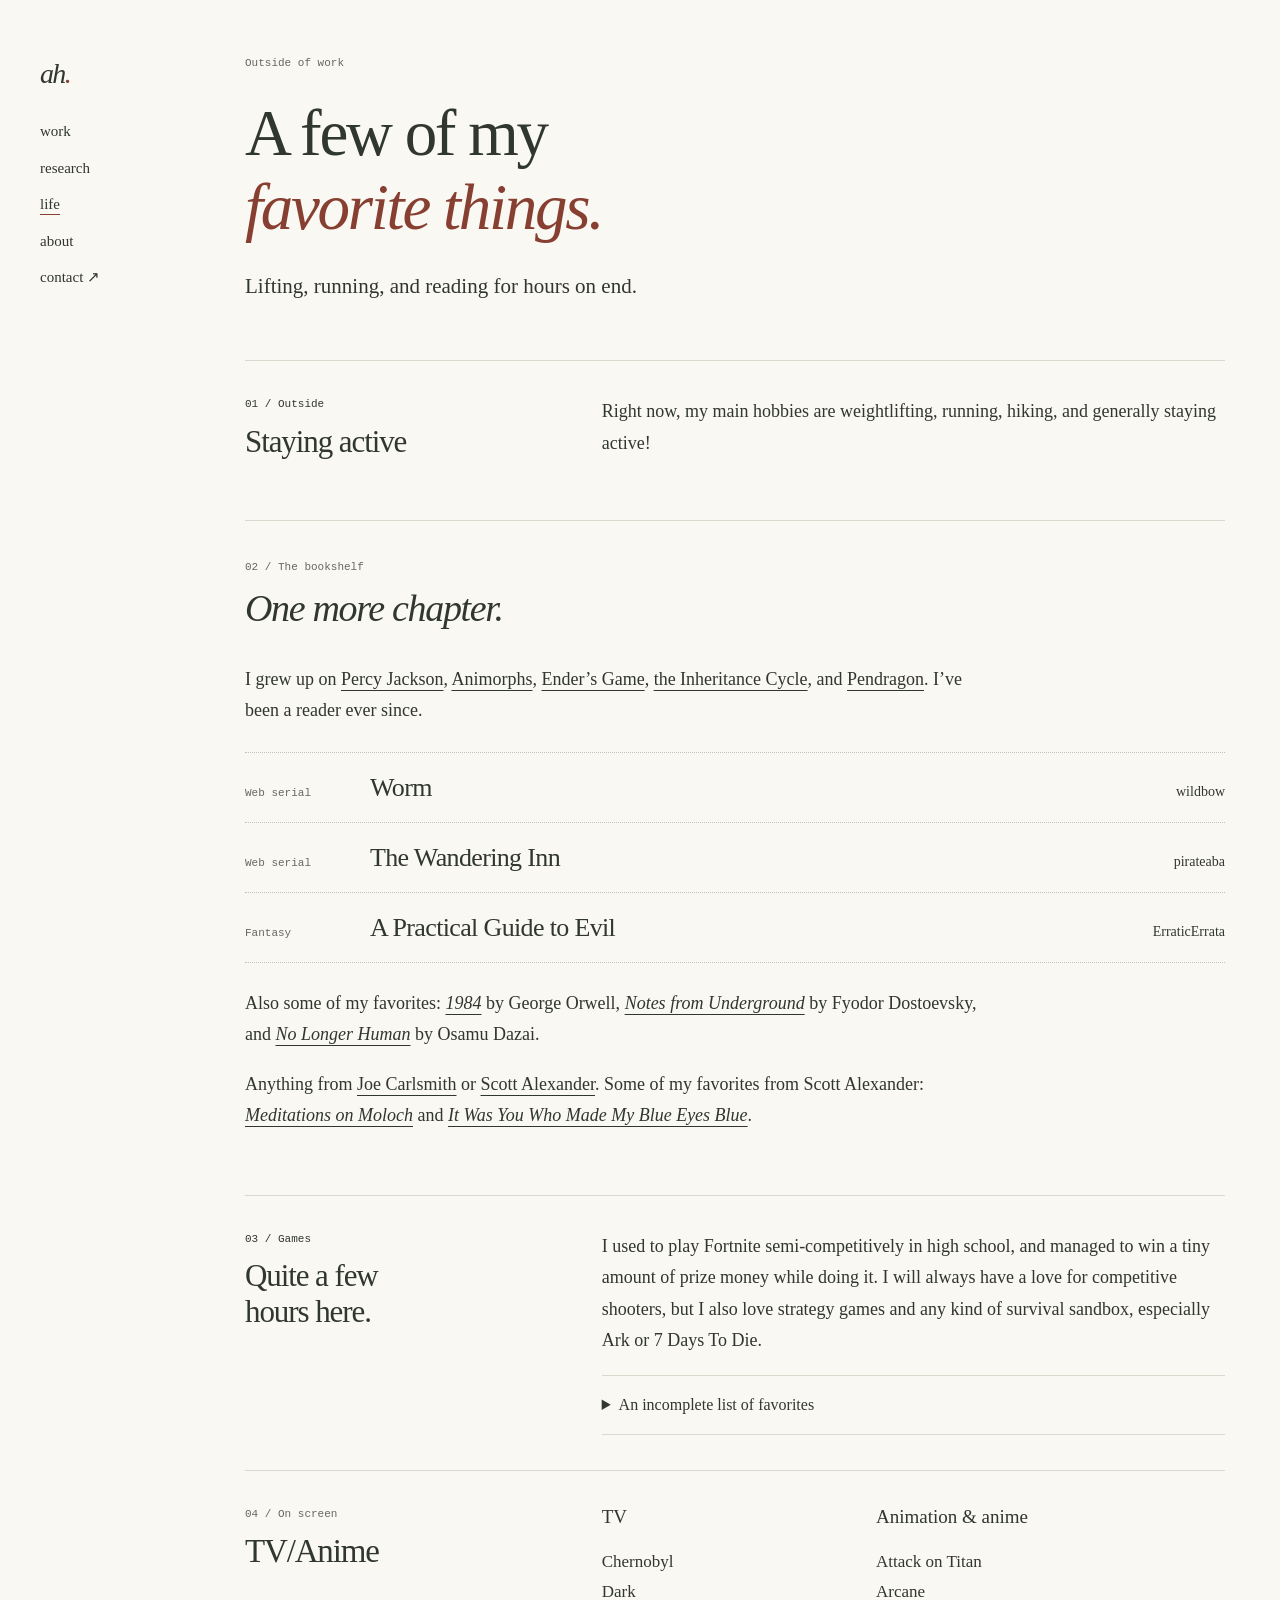
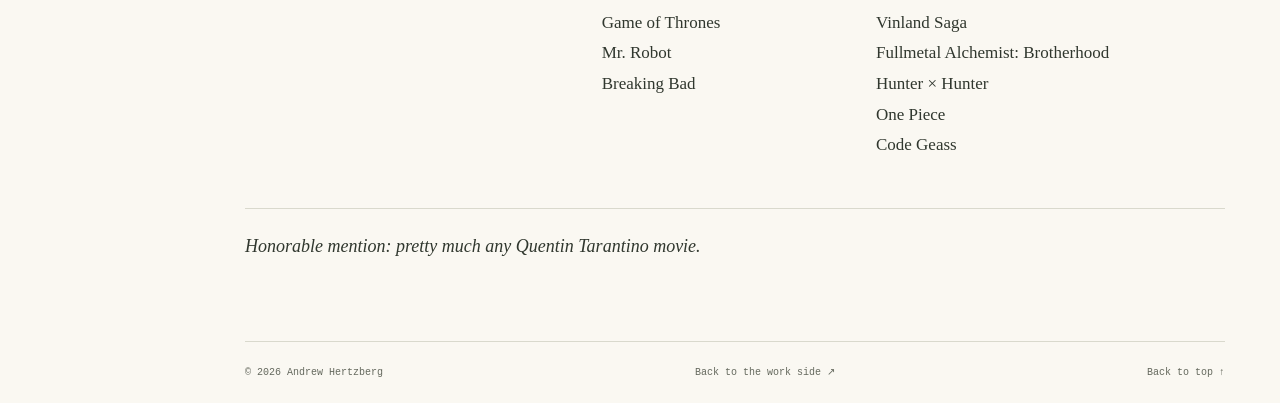
==== commit 888236cd: "Restyle portfolio as a personal reading and project site" ====
--- a/life.html
+++ b/life.html
@@ -1,6 +1,6 @@
 <!doctype html>
 <html lang="en">
-<head><meta charset="utf-8"><meta name="viewport" content="width=device-width,initial-scale=1"><title>Outside of Work — Andrew Hertzberg</title><meta name="description" content="Books, games, long runs, and other things I enjoy outside of work."><link rel="canonical" href="https://andrewhertzbergpsu2026.github.io/life.html"><link rel="icon" href="assets/favicon.svg" type="image/svg+xml"><link rel="stylesheet" href="styles.css"><link rel="stylesheet" href="life.css"></head>
+<head><meta charset="utf-8"><meta name="viewport" content="width=device-width,initial-scale=1"><title>Outside of Work — Andrew Hertzberg</title><meta name="description" content="Books, games, long runs, and other things I enjoy outside of work."><link rel="canonical" href="https://andrewhertzbergpsu2026.github.io/life.html"><link rel="icon" href="assets/favicon.svg" type="image/svg+xml"><link rel="stylesheet" href="styles.css"><link rel="stylesheet" href="life.css"><link rel="stylesheet" href="appearance.css"></head>
 <body class="life-page">
 <a class="skip" href="#main">Skip to content</a>
 <header class="site-header wrap"><a class="wordmark" href="./" aria-label="Andrew Hertzberg home">AH<span class="brand-dot">.</span></a><nav aria-label="Main navigation"><a href="./#work">Work</a><a href="research.html">Research</a><a href="life.html" aria-current="page">Life</a><a href="./#about">About</a><a href="./#contact">Contact ↗</a></nav></header>
@@ -10,8 +10,8 @@
 <section class="reading-room"><div class="reading-heading"><p class="eyebrow">02 / The bookshelf</p><h2>One more chapter.</h2><p>I grew up on <a href="https://en.wikipedia.org/wiki/Percy_Jackson_%26_the_Olympians">Percy Jackson</a>, <a href="https://en.wikipedia.org/wiki/Animorphs">Animorphs</a>, <a href="https://en.wikipedia.org/wiki/Ender%27s_Game">Ender’s Game</a>, <a href="https://en.wikipedia.org/wiki/The_Inheritance_Cycle">the Inheritance Cycle</a>, and <a href="https://en.wikipedia.org/wiki/Pendragon:_Journal_of_an_Adventure_through_Time">Pendragon</a>. I’ve been a reader ever since.</p></div>
 <div class="book-shelf">
 <a class="book-card book-ink" href="https://parahumans.wordpress.com/"><span class="book-category">Web serial</span><h3>Worm</h3><span>wildbow</span><span class="book-arrow" aria-hidden="true">↗</span></a>
-<a class="book-card book-gold" href="https://wanderinginn.com/"><span class="book-category">Web serial</span><h3>The<br>Wandering Inn</h3><span>pirateaba</span><span class="book-arrow" aria-hidden="true">↗</span></a>
-<a class="book-card book-plum" href="https://practicalguidetoevil.wordpress.com/"><span class="book-category">Fantasy</span><h3>A Practical<br>Guide to Evil</h3><span>ErraticErrata</span><span class="book-arrow" aria-hidden="true">↗</span></a>
+<a class="book-card book-gold" href="https://wanderinginn.com/"><span class="book-category">Web serial</span><h3>The<br> Wandering Inn</h3><span>pirateaba</span><span class="book-arrow" aria-hidden="true">↗</span></a>
+<a class="book-card book-plum" href="https://practicalguidetoevil.wordpress.com/"><span class="book-category">Fantasy</span><h3>A Practical<br> Guide to Evil</h3><span>ErraticErrata</span><span class="book-arrow" aria-hidden="true">↗</span></a>
 </div>
 <div class="more-books"><p>Also some of my favorites: <a href="https://en.wikipedia.org/wiki/Nineteen_Eighty-Four"><em>1984</em></a> by George Orwell, <a href="https://en.wikipedia.org/wiki/Notes_from_Underground"><em>Notes from Underground</em></a> by Fyodor Dostoevsky, and <a href="https://en.wikipedia.org/wiki/No_Longer_Human"><em>No Longer Human</em></a> by Osamu Dazai.</p><p>Anything from <a href="https://joecarlsmith.com/">Joe Carlsmith</a> or <a href="https://slatestarcodex.com/">Scott Alexander</a>. Some of my favorites from Scott Alexander: <a href="https://slatestarcodex.com/2014/07/30/meditations-on-moloch/"><em>Meditations on Moloch</em></a> and <a href="https://slatestarcodex.com/2015/10/15/it-was-you-who-made-my-blue-eyes-blue/"><em>It Was You Who Made My Blue Eyes Blue</em></a>.</p></div>
 </section>
--- a/appearance.css
+++ b/appearance.css
@@ -0,0 +1,32 @@
+/* Personal-site restyle. Copy lives in the HTML; this file only changes presentation. */
+:root{--paper:#faf8f2;--ink:#30372e;--muted:#65695e;--line:#d9d9cd;--accent:#873f32}
+body,.life-page{background:var(--paper);color:var(--ink);font-family:Georgia,'Times New Roman',serif;font-size:18px;line-height:1.75}
+a:hover{color:var(--accent)}a:focus-visible,summary:focus-visible{outline:2px solid var(--accent);outline-offset:5px}
+h1,h2,h3{font-family:Georgia,'Times New Roman',serif;font-weight:400;letter-spacing:-.035em;line-height:1.14}
+.wrap{width:min(980px,calc(100% - 80px))}
+.site-header{height:100px;border:0;align-items:center}.wordmark{font:italic 28px Georgia,serif;letter-spacing:-.06em;text-transform:lowercase}.brand-dot{color:var(--accent)}
+.site-header nav{font:15px/1.7 Georgia,serif;gap:26px;text-transform:lowercase}.site-header nav a[aria-current=page]{text-decoration:underline;text-decoration-color:var(--accent)}
+.eyebrow,.case-meta,.image-label,.availability,.timeline span,.footer,.book-category{font-family:'Courier New',monospace;font-size:11px;font-weight:400;letter-spacing:0;text-transform:none}
+.eyebrow{color:var(--muted)}.status-dot{display:none}
+.hero{padding-top:55px;display:grid;grid-template-columns:1.4fr 1fr;column-gap:55px}.hero>.eyebrow{grid-column:1/-1;margin-bottom:26px}
+.hero h1{font-size:clamp(64px,6.3vw,88px);font-weight:400;letter-spacing:-.055em;line-height:1.02;text-transform:lowercase;margin:0 0 38px}.hero h1 .surname{font-style:italic}
+.hero-bottom{display:block;align-self:end;padding-bottom:40px}.hero-note{font-size:15px;max-width:260px;line-height:1.65;flex-shrink:1}.hero-note p{color:var(--muted);margin-bottom:20px}.hero-note .text-link{font-size:13px}
+.availability{grid-column:1/-1;border-bottom:0;border-top:1px solid var(--line);padding:17px 0;gap:30px;line-height:1.65;color:var(--muted)}.availability span:first-child{font-weight:400}
+.text-link{font-family:Georgia,serif;font-size:15px;font-weight:400;gap:9px;text-decoration:underline;text-decoration-color:#a7aa9c;text-underline-offset:5px}.text-link span{font-size:16px}
+.work-section{padding:64px 0 70px}.section-heading{display:block;margin-bottom:30px}.section-heading>.eyebrow{margin-bottom:8px}.section-heading h2{width:auto;font-size:36px;text-transform:lowercase}
+.featured-project{grid-template-columns:1.4fr 1fr;gap:35px;background:none;min-height:0}.feature-image{background:none;align-self:start;padding:9px;border:1px solid var(--line)}.feature-image img{height:auto;aspect-ratio:4/3;object-fit:contain}.image-label{position:static;display:none}.feature-copy{padding:12px 0;justify-content:start}.feature-copy h3{font-size:37px;margin:10px 0 20px}.feature-copy>p:not(.eyebrow){font-size:17px;color:var(--muted)}.feature-copy .text-link{margin-top:4px}
+.project-grid{display:block;margin-top:45px}.project-card{display:grid;grid-template-columns:150px 1fr;column-gap:30px;padding:26px 0;border-top:1px solid var(--line)}.project-card .card-art{grid-column:1;grid-row:1/5;height:135px;margin-top:4px}.project-card .eyebrow{grid-column:2;margin:0 0 7px}.project-card h3{grid-column:2;font-size:28px;margin-bottom:9px}.project-card>p:not(.eyebrow){grid-column:2;font-size:16px;margin-bottom:12px;max-width:640px;color:var(--muted)}.project-card>.text-link{grid-column:2;justify-self:start;margin:0}
+.memory-art{background:#eeeee5;padding:18px 12px;gap:3px}.memory-art span{font-size:10px;padding:8px 0;color:#4f5d4b;background:transparent;border-color:#9ca68f}.memory-art span:last-child{background:#53604d;color:white}.research-art{background:#eeeee5;gap:6px}.research-art>span:not(.latent){font-size:9px;padding:3px 6px;border-color:#9ca68f}.research-art .latent{font-size:30px;color:var(--accent)}.research-art sub{font-size:14px}.texture-art{border:1px solid var(--line);padding:5px}.collection-link{border-top:1px solid var(--line);margin-top:0;padding-top:22px;font-size:15px}
+.about-section{background:none;padding:35px 0 65px}.about-grid{border-top:1px solid var(--line);padding-top:38px;grid-template-columns:1fr 2fr;gap:45px}.about-grid h2{font-size:35px;margin-top:14px;text-transform:lowercase}.about-copy>p{font-size:18px;color:var(--ink)}.timeline{margin-top:30px}.timeline>div{border-top:1px dotted #c0c5b7;padding:17px 0 3px}.timeline strong{font:16px Georgia,serif}.timeline p{font:14px Georgia,serif;margin-bottom:15px}
+.contact-section{padding:40px 0 75px;border-top:1px solid var(--line)}.contact-section h2{font-size:39px;margin:14px 0 24px;text-transform:lowercase}.contact-section>p:not(.eyebrow){font-size:18px;max-width:690px;color:var(--ink)}.contact-email{font-size:29px;color:var(--accent);letter-spacing:-.025em}.contact-email span{color:inherit}.contact-links{gap:28px;margin-top:24px}.button{padding:0;background:none;color:var(--ink);font:15px Georgia,serif;text-decoration:underline;text-decoration-color:#a7aa9c;text-underline-offset:5px;gap:8px}.button:hover{background:none;color:var(--accent)}.footer{border-top:1px solid var(--line);font-size:10px;padding-block:22px;color:var(--muted)}
+.page-intro{padding:55px 0 35px;max-width:810px}.page-intro h1{font-size:60px;margin:24px 0;text-transform:lowercase}.page-intro>p:last-child{font-size:21px;line-height:1.65;color:var(--ink)}.case-nav{font-size:14px;gap:12px 25px;padding-bottom:30px}.case-nav a{text-decoration:underline;text-decoration-color:#a7aa9c}.case-study{grid-template-columns:1fr 2.2fr;gap:45px;border-color:var(--line);padding:43px 0}.case-study h2{font-size:31px}.case-study h3{font-size:26px;margin-top:28px}.case-study p,.case-study li{font-size:17px;color:var(--ink)}.case-study .case-main>img{background:none;max-height:460px;border:1px solid var(--line);padding:8px}.case-caption{color:var(--muted)!important;font-size:13px!important;line-height:1.6}.case-meta{font-size:12px!important;color:var(--muted)!important}.simple-diagram{gap:9px;padding:17px 0}.simple-diagram span{font:12px/1.6 'Courier New',monospace;border-color:var(--line);padding:8px}.simple-diagram b{color:var(--accent)}
+.article{max-width:720px;margin-left:60px;padding-bottom:70px}.article p,.article li{font-size:19px;line-height:1.8}.article h2{font-size:29px;letter-spacing:-.025em;margin-top:34px}.article .evidence-note{font-size:15px;border:0;border-left:2px solid #a8b097;padding:0 0 0 20px;color:var(--muted);margin:10px 0 38px}
+.life-intro{display:block;max-width:750px;padding:55px 0 35px}.life-intro h1{font-size:65px;margin:24px 0}.life-intro h1 em{color:var(--accent);font-weight:400}.life-intro>div>p:last-child{font-size:21px;max-width:520px;color:var(--ink)}.landscape{display:none}
+.life-row{grid-template-columns:1fr 2fr;gap:45px;padding:35px 0;border-color:var(--line)}.life-row h2{font-size:31px}.life-row>div>p{color:var(--ink)}.reading-room{background:none;padding:38px 0;margin:0 0 25px;border-top:1px solid var(--line)}.reading-heading{max-width:720px}.reading-heading h2{font:italic 38px/1.2 Georgia,serif;letter-spacing:-.035em;color:var(--ink)}.reading-heading p:last-child{color:var(--ink)}
+.book-shelf{grid-template-columns:1fr;margin:25px 0;gap:0}.book-card{min-height:0;display:grid;grid-template-columns:110px 1fr 100px;align-items:baseline;gap:15px;padding:17px 0;background:none;color:var(--ink);box-shadow:none;border:0;border-top:1px dotted #bfc4b7;transition:none}.book-card:last-child{border-bottom:1px dotted #bfc4b7}.book-card:hover{transform:none;color:var(--accent)}.book-card h3{font:26px/1.35 Georgia,serif;margin:0;letter-spacing:-.025em}.book-card h3 br{display:none}.book-card h3 br:after{content:' '}.book-card .book-category{font-size:11px;color:var(--muted)}.book-card>span:not(.book-category):not(.book-arrow){font:14px Georgia,serif;text-align:right}.book-arrow{display:none}.more-books{max-width:750px;font-size:18px}.favorites-list{border-color:var(--line)}.favorites-list summary{font-weight:400;font-size:16px}.favorites-list p{font-size:17px}
+.screen-room{background:none;padding:35px 0;margin-bottom:45px;border-top:1px solid var(--line);grid-template-columns:1fr 2fr;gap:25px 45px}.screen-room h2{font-size:33px}.watch-columns{gap:25px}.watch-columns h3{font-size:19px}.watch-columns ul{font-size:17px;line-height:1.8}.movie-note{font-size:18px;line-height:1.6;border-color:var(--line)}
+@media(min-width:1100px){body{padding-left:190px}.site-header{position:fixed;top:58px;left:40px;margin:0;width:130px;height:auto;display:block}.site-header .wordmark{display:block;margin-bottom:29px}.site-header nav{display:flex;flex-direction:column;gap:11px}.hero{padding-top:65px}}
+@media(max-width:750px){.wrap{width:calc(100% - 42px)}.site-header{height:auto;min-height:90px;gap:20px;padding:23px 0}.site-header nav{gap:17px;font-size:14px;flex-wrap:wrap}.hero{display:block;padding-top:22px}.hero>.eyebrow{font-size:11px;margin-bottom:22px}.hero h1{font-size:64px;line-height:1.04;margin-bottom:25px}.hero-bottom{padding-bottom:24px}.hero-note{max-width:none;display:flex;gap:20px;justify-content:space-between}.hero-note p{font-size:14px;margin:0}.hero-note .text-link{font-size:13px;align-self:start}.availability{flex-direction:column;gap:4px;font-size:11px}.work-section{padding-top:35px}.section-heading h2{font-size:32px}.featured-project{display:block}.feature-copy{padding:24px 0 0}.feature-copy h3{font-size:32px}.feature-copy h3 br{display:none}.project-grid{margin-top:25px}.project-card{grid-template-columns:85px 1fr;gap:0 18px;padding:24px 0}.project-card .card-art{height:90px}.project-card h3{font-size:24px}.project-card .eyebrow{font-size:10px}.project-card>p:not(.eyebrow){font-size:16px}.memory-art{padding:9px 5px}.memory-art span{font-size:8px;padding:5px 0}.research-art{gap:3px;flex-wrap:wrap;padding:8px}.research-art .latent{font-size:25px}.research-art>span:not(.latent){font-size:8px;padding:2px 3px}.about-grid,.life-row,.case-study,.screen-room{grid-template-columns:1fr;gap:15px}.about-grid{padding-top:27px}.about-grid h2{font-size:32px}.about-section{padding:10px 0 45px}.contact-section{padding:30px 0 50px}.contact-section h2{font-size:34px}.contact-section>p:not(.eyebrow){font-size:18px}.contact-email{font-size:27px}.footer{gap:9px;font-size:10px}.page-intro{padding:25px 0}.page-intro h1{font-size:46px}.page-intro>p:last-child{font-size:20px}.article{margin-left:0}.article p,.article li{font-size:18px}.case-study{padding:30px 0}.life-intro{padding:25px 0}.life-intro h1{font-size:48px}.life-intro>div>p:last-child{font-size:20px}.reading-room{padding:30px 0}.reading-heading h2{font-size:34px}.book-card{grid-template-columns:1fr auto;gap:7px 14px;padding:19px 0}.book-card .book-category{grid-column:1/-1}.book-card h3{font-size:24px}.book-card>span:not(.book-category):not(.book-arrow){font-size:13px}.screen-room{padding:30px 0}.watch-columns{grid-template-columns:1fr 1.3fr;gap:15px}.watch-columns ul{font-size:16px}.movie-note{font-size:17px}}
+@media(max-width:370px){.hero h1{font-size:56px}.hero-note{display:block}.hero-note .text-link{margin-top:15px}.site-header nav{gap:13px}.project-card{grid-template-columns:1fr}.project-card .card-art{display:none}.project-card .eyebrow,.project-card h3,.project-card>p:not(.eyebrow),.project-card>.text-link{grid-column:1}.book-card{grid-template-columns:1fr}.book-card>span:not(.book-category):not(.book-arrow){text-align:left}.watch-columns{grid-template-columns:1fr}.contact-email{font-size:24px}}
+@media(max-width:750px){.hero-note{display:block}.hero-note .text-link{margin-top:15px;white-space:nowrap}}
+@media print{body{padding-left:0;background:white}.site-header{display:none}.hero{display:block}.hero h1{font-size:48px}.article{margin-left:0}.wrap{width:100%}}
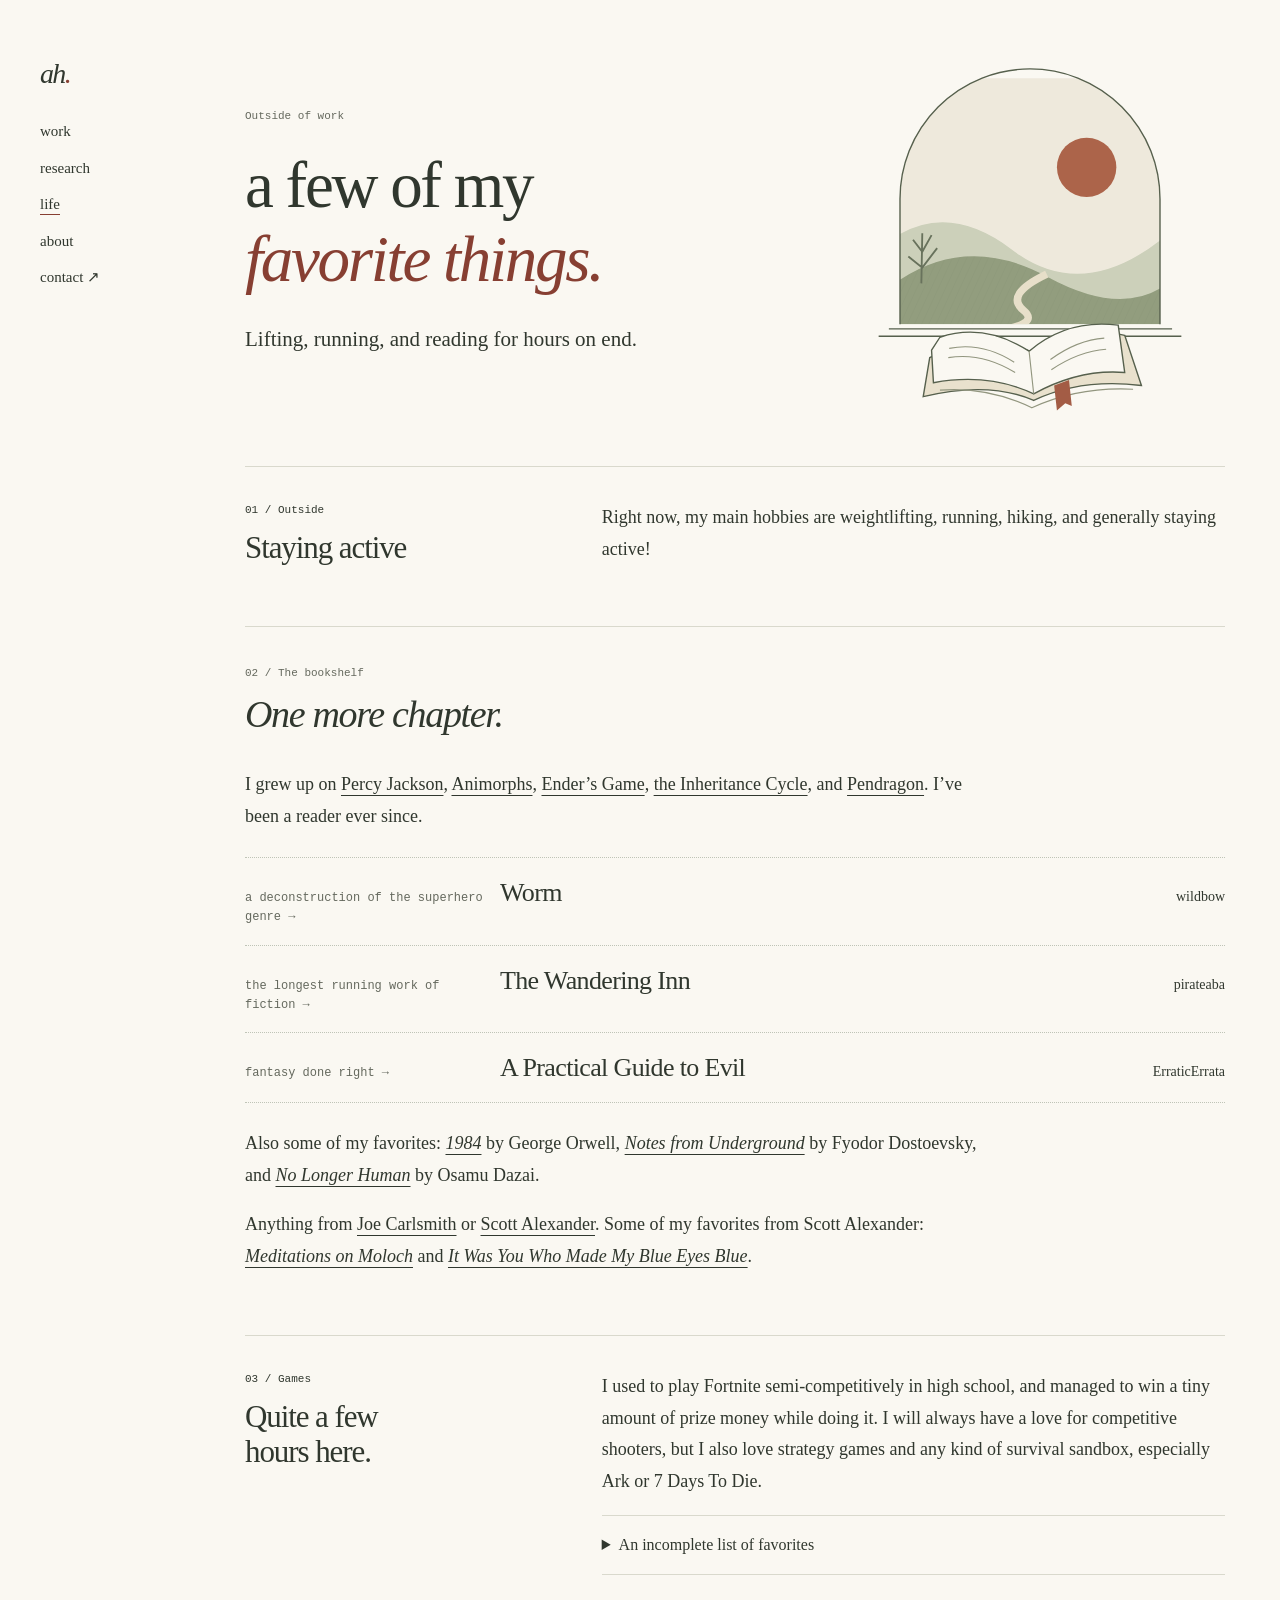
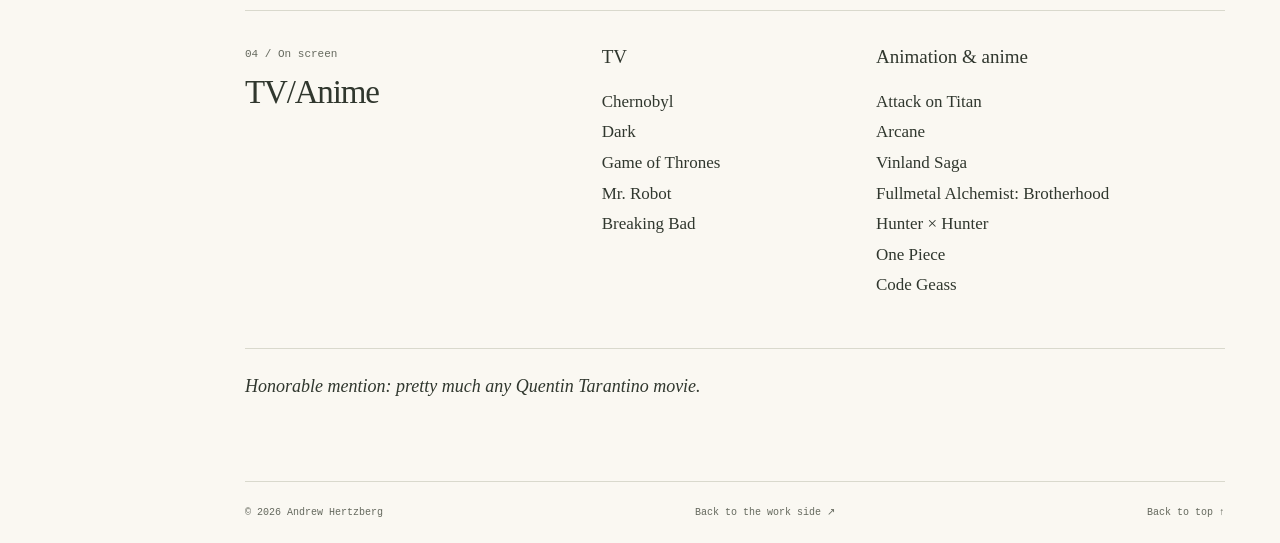
==== commit 0b02e428: "Personalize Life heading, illustration and book labels" ====
--- a/life.html
+++ b/life.html
@@ -5,13 +5,13 @@
 <a class="skip" href="#main">Skip to content</a>
 <header class="site-header wrap"><a class="wordmark" href="./" aria-label="Andrew Hertzberg home">AH<span class="brand-dot">.</span></a><nav aria-label="Main navigation"><a href="./#work">Work</a><a href="research.html">Research</a><a href="life.html" aria-current="page">Life</a><a href="./#about">About</a><a href="./#contact">Contact ↗</a></nav></header>
 <main id="main" class="wrap">
-<section class="life-intro"><div><p class="eyebrow">Outside of work</p><h1>A few of my<br><em>favorite things.</em></h1><p>Lifting, running, and reading for hours on end.</p></div><div class="landscape" aria-hidden="true"><span class="landscape-sun"></span><span class="landscape-hill hill-back"></span><span class="landscape-hill hill-front"></span><span class="landscape-path"></span><span class="landscape-note">a little room to wander</span></div></section>
+<section class="life-intro"><div><p class="eyebrow">Outside of work</p><h1>a few of my<br><em>favorite things.</em></h1><p>Lifting, running, and reading for hours on end.</p></div><img class="life-picture" src="assets/reading-landscape.svg" alt="An open book on a windowsill overlooking quiet hills and a rust-colored sun."></section>
 <section class="life-row"><div><p class="eyebrow">01 / Outside</p><h2>Staying active</h2></div><div><p>Right now, my main hobbies are weightlifting, running, hiking, and generally staying active!</p></div></section>
 <section class="reading-room"><div class="reading-heading"><p class="eyebrow">02 / The bookshelf</p><h2>One more chapter.</h2><p>I grew up on <a href="https://en.wikipedia.org/wiki/Percy_Jackson_%26_the_Olympians">Percy Jackson</a>, <a href="https://en.wikipedia.org/wiki/Animorphs">Animorphs</a>, <a href="https://en.wikipedia.org/wiki/Ender%27s_Game">Ender’s Game</a>, <a href="https://en.wikipedia.org/wiki/The_Inheritance_Cycle">the Inheritance Cycle</a>, and <a href="https://en.wikipedia.org/wiki/Pendragon:_Journal_of_an_Adventure_through_Time">Pendragon</a>. I’ve been a reader ever since.</p></div>
 <div class="book-shelf">
-<a class="book-card book-ink" href="https://parahumans.wordpress.com/"><span class="book-category">Web serial</span><h3>Worm</h3><span>wildbow</span><span class="book-arrow" aria-hidden="true">↗</span></a>
-<a class="book-card book-gold" href="https://wanderinginn.com/"><span class="book-category">Web serial</span><h3>The<br> Wandering Inn</h3><span>pirateaba</span><span class="book-arrow" aria-hidden="true">↗</span></a>
-<a class="book-card book-plum" href="https://practicalguidetoevil.wordpress.com/"><span class="book-category">Fantasy</span><h3>A Practical<br> Guide to Evil</h3><span>ErraticErrata</span><span class="book-arrow" aria-hidden="true">↗</span></a>
+<a class="book-card book-ink" href="https://parahumans.wordpress.com/"><span class="book-category">a deconstruction of the superhero genre →</span><h3>Worm</h3><span>wildbow</span><span class="book-arrow" aria-hidden="true">↗</span></a>
+<a class="book-card book-gold" href="https://wanderinginn.com/"><span class="book-category">the longest running work of fiction →</span><h3>The<br> Wandering Inn</h3><span>pirateaba</span><span class="book-arrow" aria-hidden="true">↗</span></a>
+<a class="book-card book-plum" href="https://practicalguidetoevil.wordpress.com/"><span class="book-category">fantasy done right →</span><h3>A Practical<br> Guide to Evil</h3><span>ErraticErrata</span><span class="book-arrow" aria-hidden="true">↗</span></a>
 </div>
 <div class="more-books"><p>Also some of my favorites: <a href="https://en.wikipedia.org/wiki/Nineteen_Eighty-Four"><em>1984</em></a> by George Orwell, <a href="https://en.wikipedia.org/wiki/Notes_from_Underground"><em>Notes from Underground</em></a> by Fyodor Dostoevsky, and <a href="https://en.wikipedia.org/wiki/No_Longer_Human"><em>No Longer Human</em></a> by Osamu Dazai.</p><p>Anything from <a href="https://joecarlsmith.com/">Joe Carlsmith</a> or <a href="https://slatestarcodex.com/">Scott Alexander</a>. Some of my favorites from Scott Alexander: <a href="https://slatestarcodex.com/2014/07/30/meditations-on-moloch/"><em>Meditations on Moloch</em></a> and <a href="https://slatestarcodex.com/2015/10/15/it-was-you-who-made-my-blue-eyes-blue/"><em>It Was You Who Made My Blue Eyes Blue</em></a>.</p></div>
 </section>
--- a/appearance.css
+++ b/appearance.css
@@ -29,4 +29,7 @@
 @media(max-width:750px){.wrap{width:calc(100% - 42px)}.site-header{height:auto;min-height:90px;gap:20px;padding:23px 0}.site-header nav{gap:17px;font-size:14px;flex-wrap:wrap}.hero{display:block;padding-top:22px}.hero>.eyebrow{font-size:11px;margin-bottom:22px}.hero h1{font-size:64px;line-height:1.04;margin-bottom:25px}.hero-bottom{padding-bottom:24px}.hero-note{max-width:none;display:flex;gap:20px;justify-content:space-between}.hero-note p{font-size:14px;margin:0}.hero-note .text-link{font-size:13px;align-self:start}.availability{flex-direction:column;gap:4px;font-size:11px}.work-section{padding-top:35px}.section-heading h2{font-size:32px}.featured-project{display:block}.feature-copy{padding:24px 0 0}.feature-copy h3{font-size:32px}.feature-copy h3 br{display:none}.project-grid{margin-top:25px}.project-card{grid-template-columns:85px 1fr;gap:0 18px;padding:24px 0}.project-card .card-art{height:90px}.project-card h3{font-size:24px}.project-card .eyebrow{font-size:10px}.project-card>p:not(.eyebrow){font-size:16px}.memory-art{padding:9px 5px}.memory-art span{font-size:8px;padding:5px 0}.research-art{gap:3px;flex-wrap:wrap;padding:8px}.research-art .latent{font-size:25px}.research-art>span:not(.latent){font-size:8px;padding:2px 3px}.about-grid,.life-row,.case-study,.screen-room{grid-template-columns:1fr;gap:15px}.about-grid{padding-top:27px}.about-grid h2{font-size:32px}.about-section{padding:10px 0 45px}.contact-section{padding:30px 0 50px}.contact-section h2{font-size:34px}.contact-section>p:not(.eyebrow){font-size:18px}.contact-email{font-size:27px}.footer{gap:9px;font-size:10px}.page-intro{padding:25px 0}.page-intro h1{font-size:46px}.page-intro>p:last-child{font-size:20px}.article{margin-left:0}.article p,.article li{font-size:18px}.case-study{padding:30px 0}.life-intro{padding:25px 0}.life-intro h1{font-size:48px}.life-intro>div>p:last-child{font-size:20px}.reading-room{padding:30px 0}.reading-heading h2{font-size:34px}.book-card{grid-template-columns:1fr auto;gap:7px 14px;padding:19px 0}.book-card .book-category{grid-column:1/-1}.book-card h3{font-size:24px}.book-card>span:not(.book-category):not(.book-arrow){font-size:13px}.screen-room{padding:30px 0}.watch-columns{grid-template-columns:1fr 1.3fr;gap:15px}.watch-columns ul{font-size:16px}.movie-note{font-size:17px}}
 @media(max-width:370px){.hero h1{font-size:56px}.hero-note{display:block}.hero-note .text-link{margin-top:15px}.site-header nav{gap:13px}.project-card{grid-template-columns:1fr}.project-card .card-art{display:none}.project-card .eyebrow,.project-card h3,.project-card>p:not(.eyebrow),.project-card>.text-link{grid-column:1}.book-card{grid-template-columns:1fr}.book-card>span:not(.book-category):not(.book-arrow){text-align:left}.watch-columns{grid-template-columns:1fr}.contact-email{font-size:24px}}
 @media(max-width:750px){.hero-note{display:block}.hero-note .text-link{margin-top:15px;white-space:nowrap}}
+.life-intro{display:grid;grid-template-columns:1.4fr 1fr;max-width:none;gap:30px;align-items:center}.life-picture{display:block;width:100%;max-width:390px;justify-self:end}.book-card{grid-template-columns:240px 1fr 100px}.book-card .book-category{text-transform:none;letter-spacing:0;font-size:12px;line-height:1.6}
+@media(max-width:750px){.life-intro{grid-template-columns:1fr;gap:8px}.life-picture{width:75%;max-width:300px;justify-self:center}.book-card{grid-template-columns:1fr auto}.book-card .book-category{grid-column:1/-1}}
+@media(max-width:370px){.book-card{grid-template-columns:1fr}}
 @media print{body{padding-left:0;background:white}.site-header{display:none}.hero{display:block}.hero h1{font-size:48px}.article{margin-left:0}.wrap{width:100%}}
